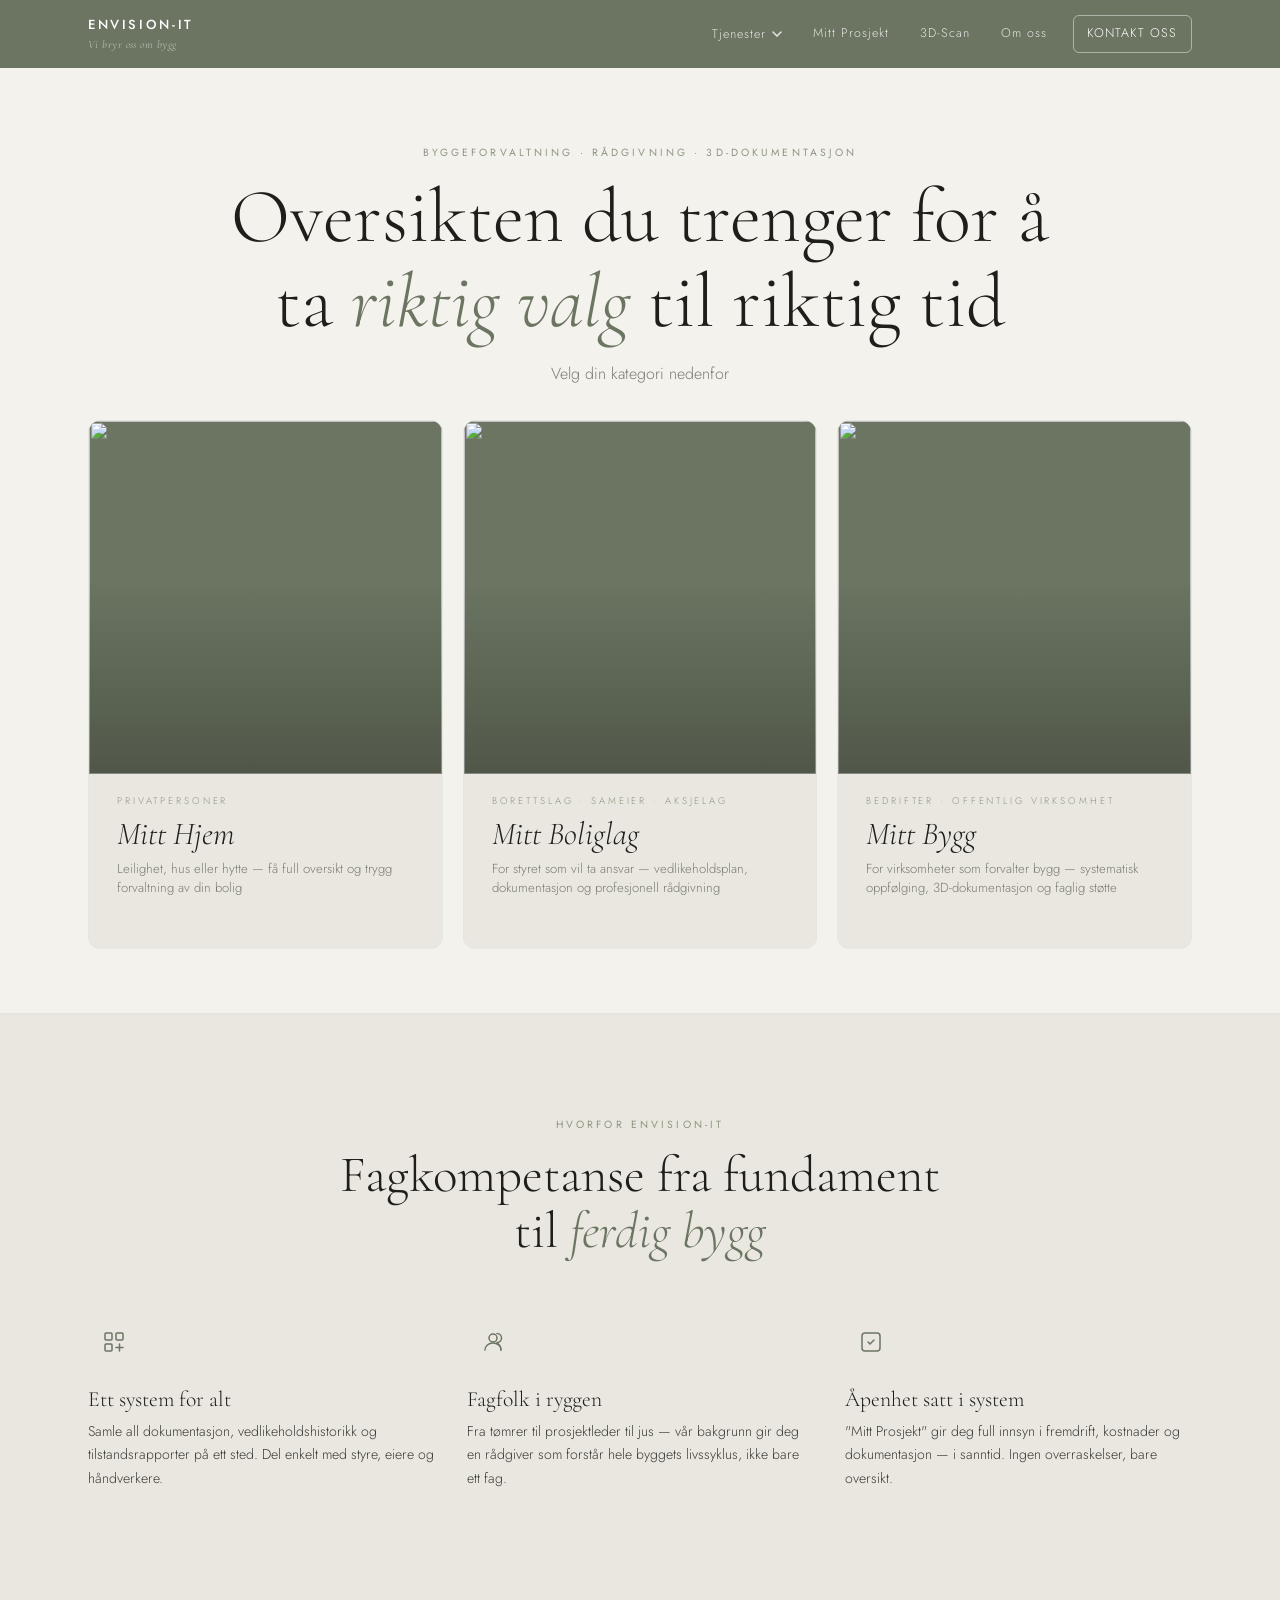
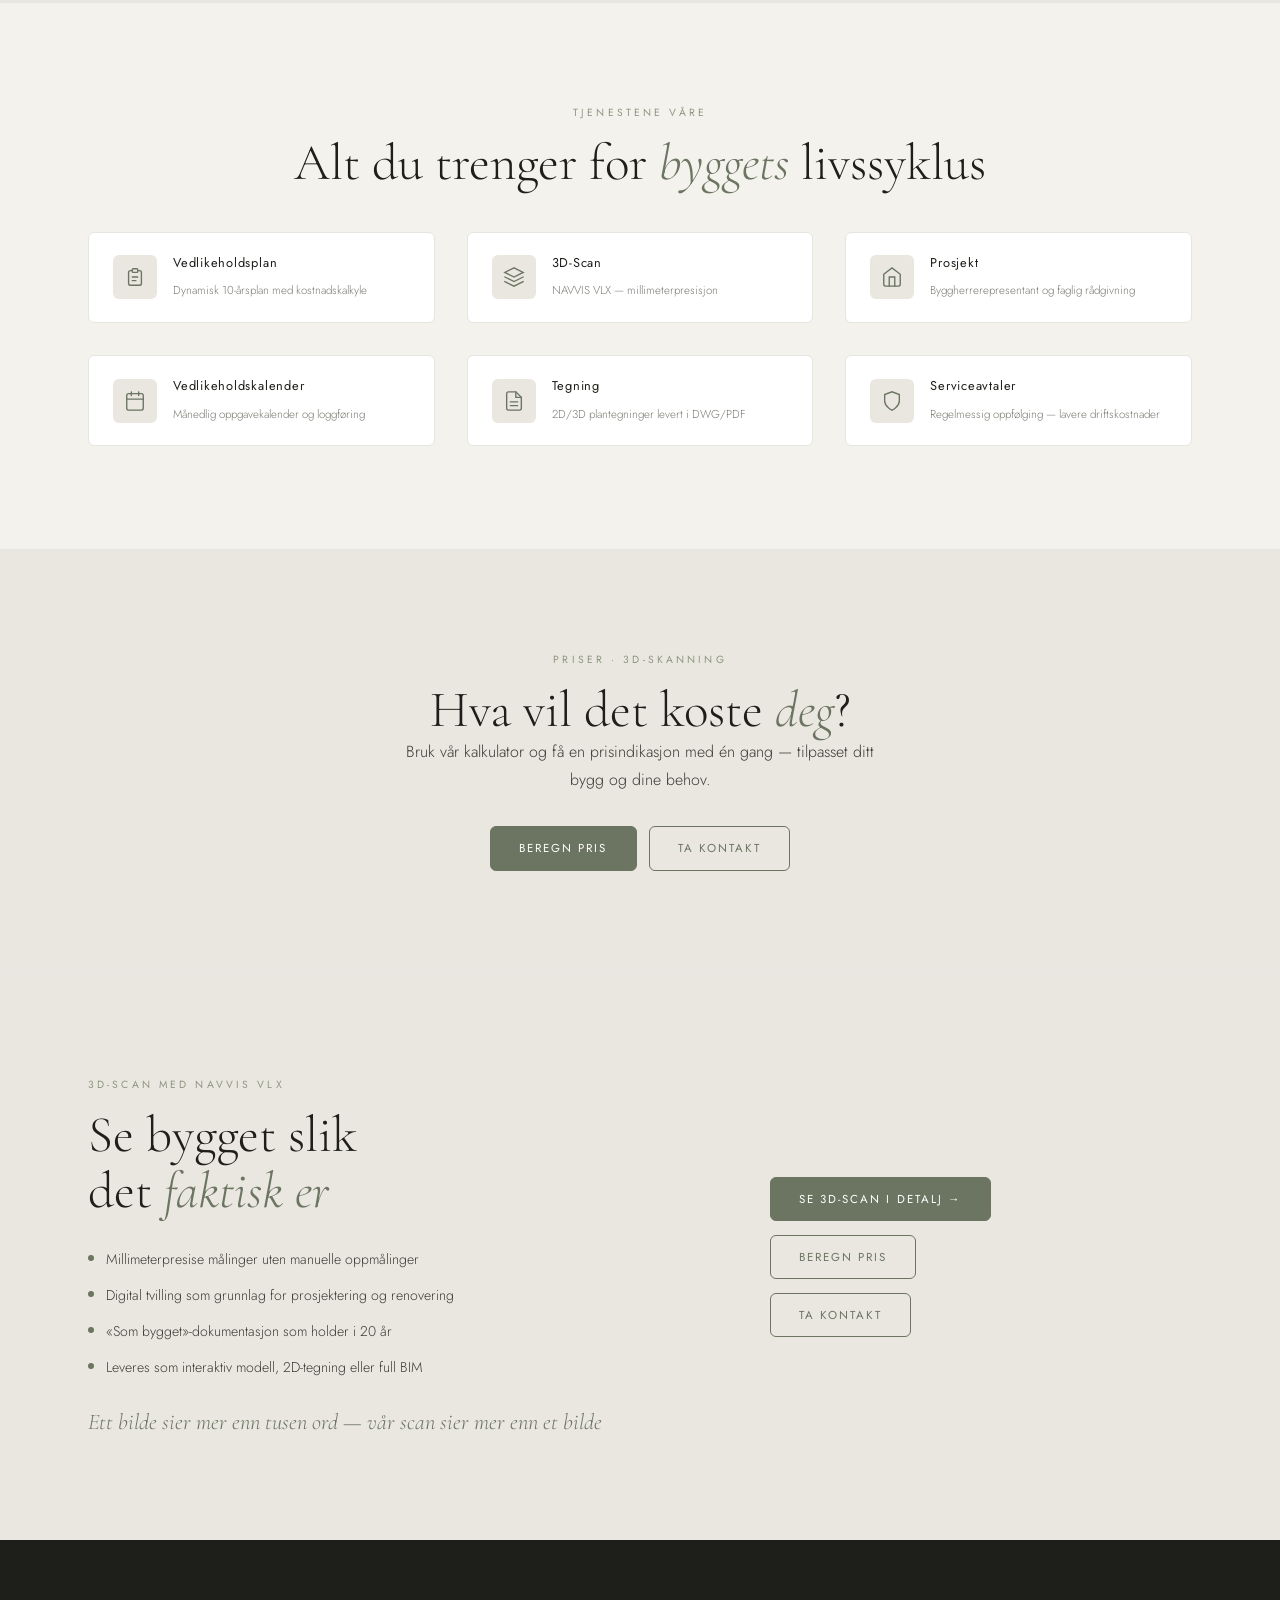
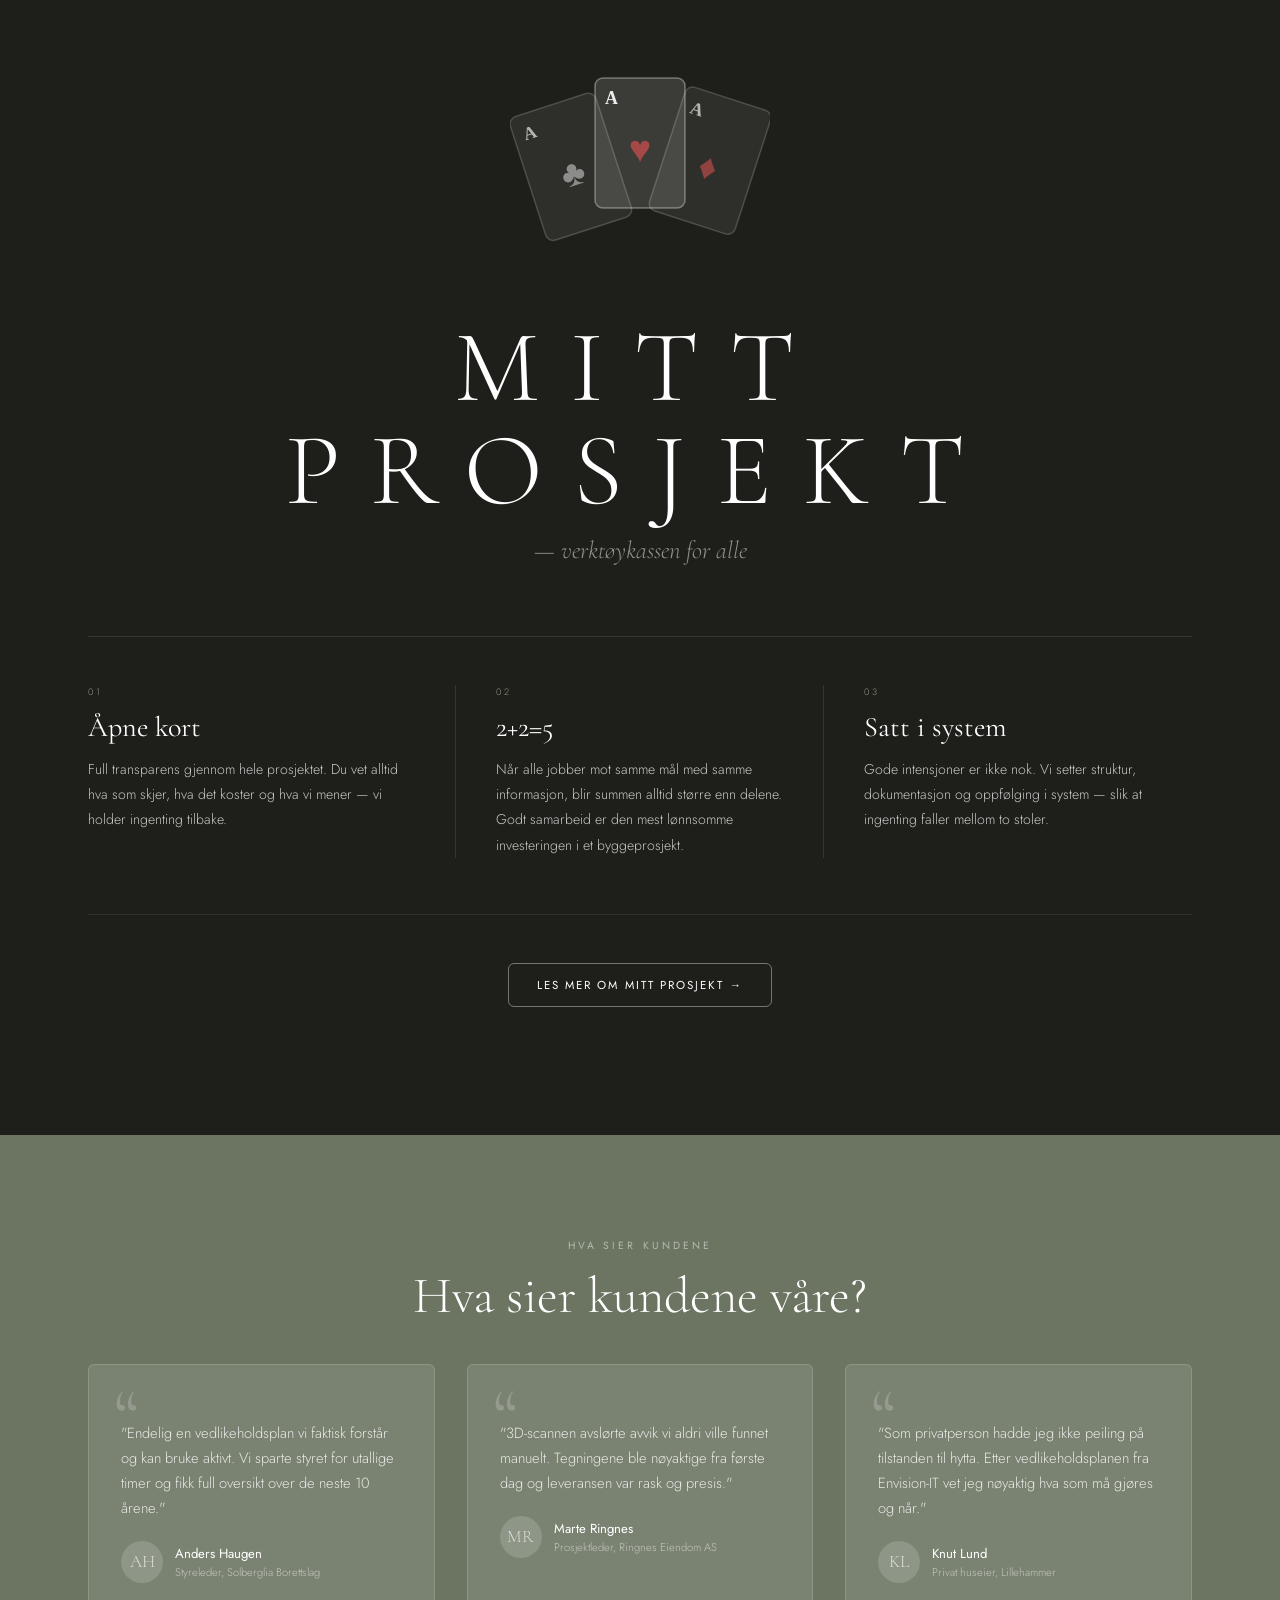
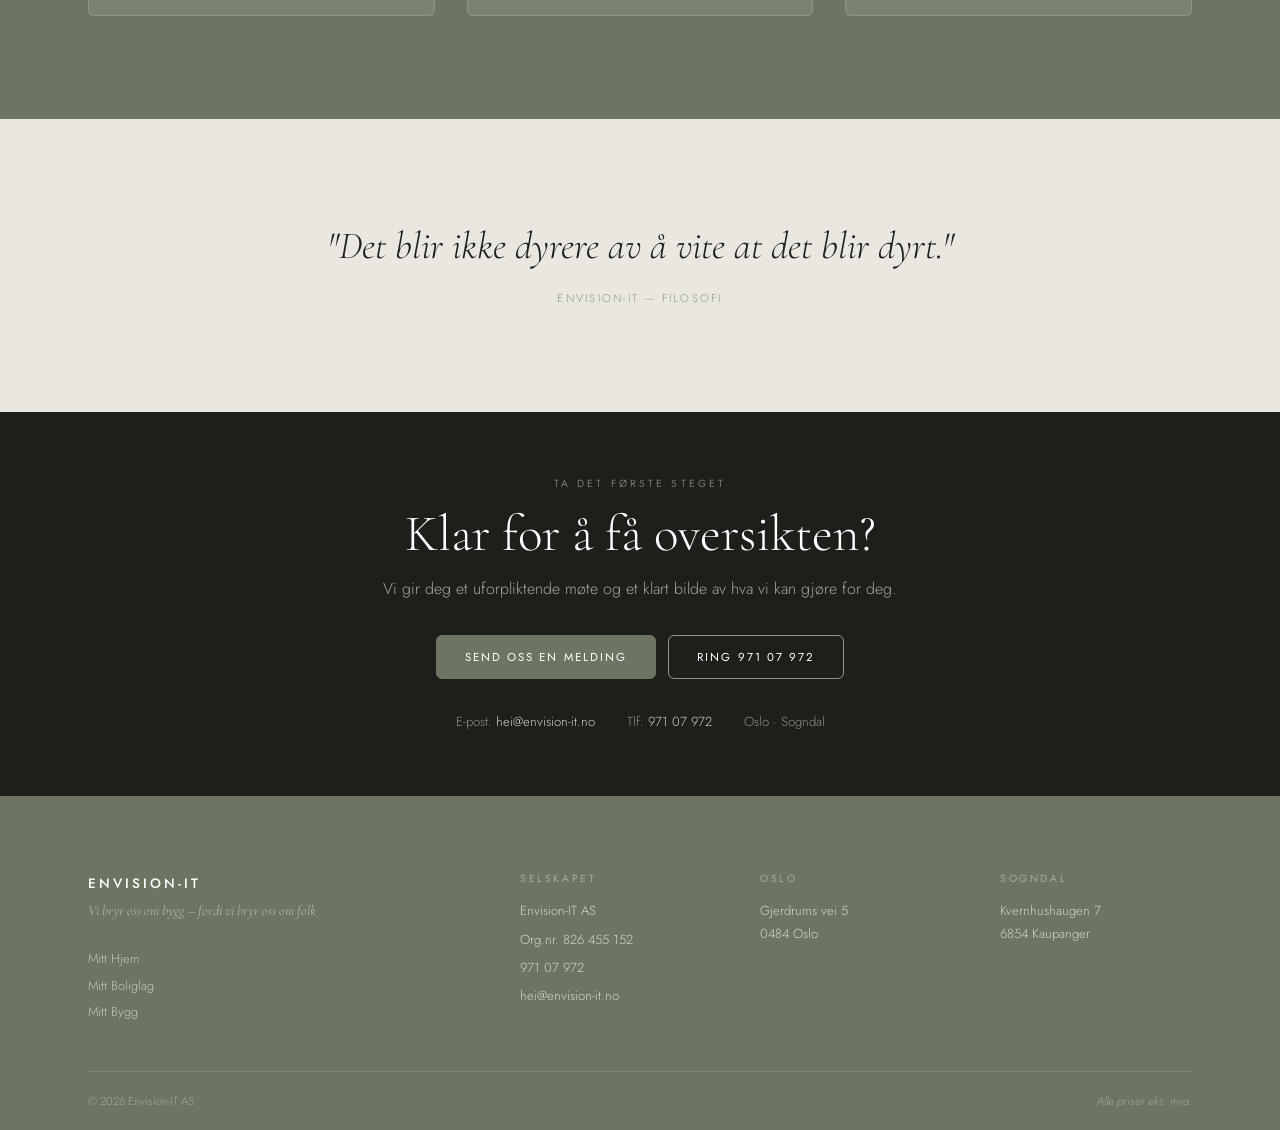
==== index.html @ 660090c5 "fix: remove redundant Priser nav/footer links sitewide priser.html already redirects to 3d-scan.html" ====
<!DOCTYPE html>
<html lang="no">
<head>
<meta charset="UTF-8">
<meta name="viewport" content="width=device-width, initial-scale=1.0">
<title>Envision-IT — Vi bryr oss om bygg, fordi vi bryr oss om folk</title>
<meta name="description" content="Faglig partner for vedlikeholdsplan, 3D-scanning, prosjektledelse og forvaltning — for privatpersoner, borettslag og bedrifter i Norge.">
<link rel="canonical" href="https://envision-it.no/">
<meta property="og:type" content="website">
<meta property="og:url" content="https://envision-it.no/">
<meta property="og:title" content="Envision-IT — Vi bryr oss om bygg, fordi vi bryr oss om folk">
<meta property="og:description" content="Faglig partner for vedlikeholdsplan, 3D-scanning, prosjektledelse og forvaltning — for privatpersoner, borettslag og bedrifter i Norge.">
<meta property="og:image" content="https://envision-it.no/assets/og-image.jpg">
<link rel="preconnect" href="https://fonts.googleapis.com">
<link rel="preconnect" href="https://fonts.gstatic.com" crossorigin>
<link rel="stylesheet" href="css/global.css">
<style>
/* ── PAGE-SPECIFIC OVERRIDES ─────────────────────────────────── */

/* Offset page for fixed nav */
body { padding-top: var(--nav-h); }

/* ── HERO ─────────────────────────────────────────────────────── */
.hero {
  min-height: calc(100vh - var(--nav-h));
  display: grid;
  grid-template-rows: auto 1fr;
  background: var(--cream);
}

.hero__intro {
  padding: clamp(3rem, 6vw, 5rem) var(--gutter) 2rem;
  max-width: var(--max-w);
  margin-inline: auto;
  width: 100%;
  text-align: center;
}

.hero__intro h1 {
  max-width: 820px;
  margin-inline: auto;
  margin-bottom: 1rem;
}

.hero__intro p {
  font-size: 1rem;
  max-width: 560px;
  margin-inline: auto;
  color: var(--muted);
}

.hero__cards {
  display: grid;
  grid-template-columns: repeat(3, 1fr);
  gap: 1.25rem;
  padding: 0 var(--gutter) clamp(3rem, 5vw, 4rem);
  max-width: var(--max-w);
  margin-inline: auto;
  width: 100%;
  align-items: start;
}

@media (max-width: 860px) {
  .hero__cards { grid-template-columns: 1fr; max-width: 500px; }
}

/* ── MITT PROSJEKT FEATURE ──────────────────────────────────── */
.mp-feature {
  background: #1e1f1a;
  color: var(--white);
  padding-block: clamp(5rem, 10vw, 8rem);
}

.mp-feature__visual {
  display: flex;
  justify-content: center;
  margin-bottom: 3rem;
}

.mp-feature__display {
  font-family: 'Cormorant Garamond', serif;
  font-size: clamp(3.5rem, 8vw, 8rem);
  font-weight: 300;
  letter-spacing: 0.3em;
  color: var(--white);
  line-height: 1;
  margin-bottom: 0.5rem;
  text-align: center;
}

.mp-feature__sub {
  font-family: 'Cormorant Garamond', serif;
  font-style: italic;
  font-size: clamp(1.1rem, 2vw, 1.55rem);
  color: rgba(255,255,255,0.5);
  text-align: center;
  margin-bottom: 4rem;
}

.mp-feature__cols {
  display: grid;
  grid-template-columns: repeat(3, 1fr);
  gap: 0;
  margin-bottom: 3.5rem;
  border-top: 1px solid rgba(255,255,255,0.1);
  padding-top: 3rem;
}

.mp-feature__cols > div {
  padding: 0 2.5rem 0 0;
  border-right: 1px solid rgba(255,255,255,0.1);
  margin-right: 0;
}

.mp-feature__cols > div:last-child {
  border-right: none;
  padding-left: 2.5rem;
  padding-right: 0;
}

.mp-feature__cols > div:not(:first-child):not(:last-child) {
  padding-left: 2.5rem;
}

.mp-feature__col-num {
  font-size: 0.58rem;
  letter-spacing: 0.3em;
  text-transform: uppercase;
  color: var(--sage-light);
  margin-bottom: 0.75rem;
  display: block;
}

.mp-feature__cols > div h3 {
  font-family: 'Cormorant Garamond', serif;
  font-size: clamp(1.35rem, 2.2vw, 1.85rem);
  font-weight: 400;
  color: #ffffff;
  margin-bottom: 0.85rem;
}

.mp-feature__cols > div p {
  font-size: 0.88rem;
  color: rgba(255,255,255,0.75);
  line-height: 1.8;
}

.mp-feature__cta-row {
  text-align: center;
  border-top: 1px solid rgba(255,255,255,0.08);
  padding-top: 3rem;
}

@media (max-width: 720px) {
  .mp-feature__cols { grid-template-columns: 1fr; }
  .mp-feature__cols > div,
  .mp-feature__cols > div:not(:first-child):not(:last-child),
  .mp-feature__cols > div:last-child { padding: 2rem 0 0; border-right: none; border-top: 1px solid rgba(255,255,255,0.1); }
  .mp-feature__cols > div:first-child { padding-top: 0; border-top: none; }
  .mp-feature__display { letter-spacing: 0.12em; }
}

/* ── WHY SECTION ─────────────────────────────────────────────── */
.why-section {
  background: var(--cream-dark);
  border-top: 1px solid var(--sage-bg);
  border-bottom: 1px solid var(--sage-bg);
}

.why-item {
  padding: 0.5rem 0;
}

.why-item h3 {
  font-size: 1.35rem;
  margin-bottom: 0.5rem;
  margin-top: 0.75rem;
}

.why-item p {
  font-size: 0.88rem;
  line-height: 1.7;
}

/* ── SERVICES STRIP ──────────────────────────────────────────── */
.services-strip {
  background: var(--cream);
}

.service-pill {
  display: flex;
  align-items: center;
  gap: 1rem;
  padding: 1.25rem 1.5rem;
  border: 1px solid var(--sage-bg);
  border-radius: var(--radius);
  background: var(--white);
  transition: border-color var(--transition), box-shadow var(--transition);
}

.service-pill:hover {
  border-color: var(--sage-pale);
  box-shadow: 0 4px 16px rgba(30,31,26,0.06);
}

.service-pill__icon {
  width: 44px;
  height: 44px;
  border-radius: var(--radius);
  background: var(--cream-dark);
  color: var(--sage);
  display: flex;
  align-items: center;
  justify-content: center;
  flex-shrink: 0;
}

.service-pill__text strong {
  display: block;
  font-size: 0.8rem;
  font-weight: 400;
  letter-spacing: 0.06em;
  color: var(--dark);
  margin-bottom: 0.2rem;
}

.service-pill__text span {
  font-size: 0.72rem;
  color: var(--muted);
}

/* ── TESTIMONIALS ────────────────────────────────────────────── */
.testimonials-section {
  background: var(--sage);
}

.testimonials-section .eyebrow { color: rgba(255,255,255,0.5); }
.testimonials-section h2 { color: var(--white); }

.testimonial-card {
  background: rgba(255,255,255,0.1);
  border: 1px solid rgba(255,255,255,0.15);
}

.testimonial-card::before { color: rgba(255,255,255,0.2); }
.testimonial-card__text { color: rgba(255,255,255,0.82); }
.testimonial-card__name { color: var(--white); }
.testimonial-card__role { color: rgba(255,255,255,0.55); }
.testimonial-card__avatar {
  background: rgba(255,255,255,0.15);
  color: rgba(255,255,255,0.7);
}

/* ── SCAN TEASER ─────────────────────────────────────────────── */
.scan-teaser {
  background: var(--cream-dark);
  border-top: 1px solid var(--sage-bg);
}

.scan-teaser__ctas {
  display: flex;
  flex-direction: column;
  gap: 0.85rem;
  align-items: flex-start;
  justify-content: center;
}

.scan-teaser__bullets {
  display: flex;
  flex-direction: column;
  gap: 0.85rem;
  margin: 1.75rem 0;
}

.scan-teaser__bullet {
  display: flex;
  align-items: flex-start;
  gap: 0.75rem;
  font-size: 0.88rem;
  color: var(--mid);
}

.scan-teaser__bullet::before {
  content: '';
  width: 6px;
  height: 6px;
  border-radius: 50%;
  background: var(--sage);
  flex-shrink: 0;
  margin-top: 0.45rem;
}

/* ── CONTACT STRIP ───────────────────────────────────────────── */
.contact-strip {
  background: var(--dark);
  padding-block: clamp(3rem, 5vw, 4.5rem);
  text-align: center;
}

.contact-strip h2 { color: var(--white); margin-bottom: 0.75rem; }
.contact-strip p  { color: rgba(255,255,255,0.6); margin-bottom: 2rem; }

.contact-strip__methods {
  display: flex;
  justify-content: center;
  gap: 2rem;
  flex-wrap: wrap;
  margin-top: 2rem;
}

.contact-strip__method {
  font-size: 0.82rem;
  color: rgba(255,255,255,0.5);
}

.contact-strip__method a {
  color: rgba(255,255,255,0.8);
  text-decoration: none;
  transition: color var(--transition);
}
.contact-strip__method a:hover { color: var(--white); }
</style>
<script type="application/ld+json">
{
  "@context": "https://schema.org",
  "@type": "LocalBusiness",
  "name": "Envision-IT",
  "url": "https://envision-it.no",
  "telephone": "+4797107972",
  "email": "hei@envision-it.no",
  "description": "Norsk byggeforvaltningskonsulent — vedlikeholdsplaner, 3D-scanning, prosjektledelse og rådgivning for privatpersoner, borettslag og bedrifter.",
  "address": [
    {
      "@type": "PostalAddress",
      "streetAddress": "Gjerdrums vei 5",
      "addressLocality": "Oslo",
      "postalCode": "0484",
      "addressCountry": "NO"
    },
    {
      "@type": "PostalAddress",
      "streetAddress": "Kvernhushaugen 7",
      "addressLocality": "Kaupanger",
      "postalCode": "6854",
      "addressCountry": "NO"
    }
  ],
  "contactPoint": {
    "@type": "ContactPoint",
    "telephone": "+4797107972",
    "contactType": "customer service",
    "availableLanguage": "Norwegian"
  }
}
</script>
</head>
<body>
<a class="skip-link" href="#main-content">Hopp til innhold</a>

<!-- NAV -->
<!-- #include virtual="/components/nav.html" -->
<nav class="site-nav" role="navigation" aria-label="Hovedmeny">
  <div class="site-nav__inner">
    <a href="/" class="site-nav__brand" aria-label="Envision-IT – hjem">
      <span class="site-nav__brand-name">ENVISION-IT</span>
      <span class="site-nav__brand-tagline">Vi bryr oss om bygg</span>
    </a>
    <div class="site-nav__links" role="list">
      <div class="site-nav__dropdown" role="listitem">
        <button class="site-nav__link site-nav__link--dropdown" aria-haspopup="true">
          Tjenester
          <svg width="10" height="6" viewBox="0 0 10 6" fill="none" aria-hidden="true"><path d="M1 1l4 4 4-4" stroke="currentColor" stroke-width="1.5" stroke-linecap="round"/></svg>
        </button>
        <div class="site-nav__dropdown-panel" role="menu">
          <a href="/mitt-hjem.html"     class="site-nav__dropdown-item" data-nav-link role="menuitem"><span class="site-nav__dropdown-title">Mitt Hjem</span><span class="site-nav__dropdown-sub">Privatpersoner</span></a>
          <a href="/mitt-boliglag.html" class="site-nav__dropdown-item" data-nav-link role="menuitem"><span class="site-nav__dropdown-title">Mitt Boliglag</span><span class="site-nav__dropdown-sub">Borettslag og sameier</span></a>
          <a href="/mitt-bygg.html"     class="site-nav__dropdown-item" data-nav-link role="menuitem"><span class="site-nav__dropdown-title">Mitt Bygg</span><span class="site-nav__dropdown-sub">Bedrifter og offentlig</span></a>
        </div>
      </div>
      <a href="/#mitt-prosjekt" class="site-nav__link" data-nav-link>Mitt Prosjekt</a>
      <a href="/3d-scan.html" class="site-nav__link" data-nav-link>3D-Scan</a>
      <a href="/om-oss.html"  class="site-nav__link" data-nav-link>Om oss</a>
      <a href="/kontakt.html" class="site-nav__link site-nav__link--cta btn-outline" data-nav-link>Kontakt oss</a>
    </div>
    <button class="site-nav__hamburger" id="nav-toggle" aria-label="Åpne meny"><span></span><span></span><span></span></button>
  </div>
</nav>
<div class="site-nav__drawer" id="nav-drawer" role="dialog" aria-modal="true" aria-label="Mobilmeny">
  <div class="site-nav__drawer-inner">
    <div class="site-nav__drawer-header">
      <span class="site-nav__brand-name" style="color:var(--white)">ENVISION-IT</span>
      <button class="site-nav__drawer-close" id="nav-drawer-close" aria-label="Lukk meny">
        <svg width="20" height="20" viewBox="0 0 20 20" fill="none" aria-hidden="true"><path d="M4 4l12 12M16 4L4 16" stroke="currentColor" stroke-width="1.5" stroke-linecap="round"/></svg>
      </button>
    </div>
    <nav class="site-nav__drawer-links">
      <span class="site-nav__drawer-section">Tjenester</span>
      <a href="/mitt-hjem.html"     class="site-nav__drawer-link" data-nav-link>Mitt Hjem</a>
      <a href="/mitt-boliglag.html" class="site-nav__drawer-link" data-nav-link>Mitt Boliglag</a>
      <a href="/mitt-bygg.html"     class="site-nav__drawer-link" data-nav-link>Mitt Bygg</a>
      <a href="/#mitt-prosjekt" class="site-nav__drawer-link" data-nav-link>Mitt Prosjekt</a>
      <span class="site-nav__drawer-section" style="margin-top:1rem">Verktøy</span>
      <a href="/3d-scan.html"  class="site-nav__drawer-link" data-nav-link>3D-Scan</a>
      <span class="site-nav__drawer-section" style="margin-top:1rem">Selskapet</span>
      <a href="/om-oss.html"  class="site-nav__drawer-link" data-nav-link>Om oss</a>
      <a href="/kontakt.html" class="site-nav__drawer-link site-nav__drawer-link--cta" data-nav-link>Kontakt oss</a>
    </nav>
    <div class="site-nav__drawer-contact">
      <a href="tel:97107972">971 07 972</a>
      <a href="mailto:hei@envision-it.no">hei@envision-it.no</a>
    </div>
  </div>
</div>

<!-- ════════════════════ MAIN CONTENT ═════════════════════════ -->
<main id="main-content">

  <!-- ── HERO: SEGMENT CARDS ─────────────────────────────────── -->
  <section class="hero" aria-label="Velg din kategori">

    <div class="hero__intro">
      <span class="eyebrow reveal">Byggeforvaltning · Rådgivning · 3D-Dokumentasjon</span>
      <h1 class="reveal reveal-delay-1">Oversikten du trenger for å ta <em>riktig valg</em> til riktig tid</h1>
      <p class="reveal reveal-delay-2">Velg din kategori nedenfor</p>
    </div>

    <div class="hero__cards">

      <!-- Mitt Hjem -->
      <a href="/mitt-hjem.html" class="segment-card reveal reveal-delay-1">
        <div class="segment-card__bg">
          <img src="./assets/mitt-hjem.png" alt="" aria-hidden="true" loading="eager" style="width:100%;height:100%;object-fit:cover;display:block">
        </div>
        <div class="segment-card__overlay"></div>
        <div class="segment-card__body">
          <span class="segment-card__kicker">Privatpersoner</span>
          <div class="segment-card__heading">Mitt Hjem</div>
          <p class="segment-card__sub">Leilighet, hus eller hytte — få full oversikt og trygg forvaltning av din bolig</p>
          <span class="segment-card__arrow">Utforsk tjenester →</span>
        </div>
      </a>

      <!-- Mitt Boliglag -->
      <a href="/mitt-boliglag.html" class="segment-card reveal reveal-delay-2">
        <div class="segment-card__bg">
          <img src="./assets/mitt-boliglag.png" alt="" aria-hidden="true" loading="eager" style="width:100%;height:100%;object-fit:cover;display:block">
        </div>
        <div class="segment-card__overlay"></div>
        <div class="segment-card__body">
          <span class="segment-card__kicker">Borettslag · Sameier · Aksjelag</span>
          <div class="segment-card__heading">Mitt Boliglag</div>
          <p class="segment-card__sub">For styret som vil ta ansvar — vedlikeholdsplan, dokumentasjon og profesjonell rådgivning</p>
          <span class="segment-card__arrow">Utforsk tjenester →</span>
        </div>
      </a>

      <!-- Mitt Bygg -->
      <a href="/mitt-bygg.html" class="segment-card reveal reveal-delay-3">
        <div class="segment-card__bg">
          <img src="./assets/mitt-bygg.png" alt="" aria-hidden="true" loading="eager" style="width:100%;height:100%;object-fit:cover;display:block">
        </div>
        <div class="segment-card__overlay"></div>
        <div class="segment-card__body">
          <span class="segment-card__kicker">Bedrifter · Offentlig virksomhet</span>
          <div class="segment-card__heading">Mitt Bygg</div>
          <p class="segment-card__sub">For virksomheter som forvalter bygg — systematisk oppfølging, 3D-dokumentasjon og faglig støtte</p>
          <span class="segment-card__arrow">Utforsk tjenester →</span>
        </div>
      </a>

    </div>
  </section>

  <hr class="divider">

  <!-- ── WHY ENVISION-IT ──────────────────────────────────────── -->
  <section class="why-section section" aria-label="Hvorfor Envision-IT">
    <div class="container">
      <div class="text-center mb-md reveal">
        <span class="eyebrow">Hvorfor Envision-IT</span>
        <h2>Fagkompetanse fra fundament<br>til <em>ferdig bygg</em></h2>
      </div>
      <div class="three-col" style="margin-top:3rem">

        <div class="why-item reveal reveal-delay-1">
          <div class="icon-box">
            <svg width="24" height="24" viewBox="0 0 24 24" fill="none" stroke="currentColor" stroke-width="1.5" stroke-linecap="round" aria-hidden="true">
              <rect x="3" y="3" width="7" height="7" rx="1"/><rect x="14" y="3" width="7" height="7" rx="1"/>
              <rect x="3" y="14" width="7" height="7" rx="1"/><path d="M14 17.5h7M17.5 14v7"/>
            </svg>
          </div>
          <h3>Ett system for alt</h3>
          <p>Samle all dokumentasjon, vedlikeholdshistorikk og tilstandsrapporter på ett sted. Del enkelt med styre, eiere og håndverkere.</p>
        </div>

        <div class="why-item reveal reveal-delay-2">
          <div class="icon-box">
            <svg width="24" height="24" viewBox="0 0 24 24" fill="none" stroke="currentColor" stroke-width="1.5" stroke-linecap="round" aria-hidden="true">
              <circle cx="12" cy="8" r="4"/><path d="M4 20c0-4 3.6-7 8-7s8 3 8 7"/>
              <path d="M16 3.5a4 4 0 0 1 0 9M20 20c0-3.3-2-6-4-6.5"/>
            </svg>
          </div>
          <h3>Fagfolk i ryggen</h3>
          <p>Fra tømrer til prosjektleder til jus — vår bakgrunn gir deg en rådgiver som forstår hele byggets livssyklus, ikke bare ett fag.</p>
        </div>

        <div class="why-item reveal reveal-delay-3">
          <div class="icon-box">
            <svg width="24" height="24" viewBox="0 0 24 24" fill="none" stroke="currentColor" stroke-width="1.5" stroke-linecap="round" aria-hidden="true">
              <path d="M9 12l2 2 4-4"/><rect x="3" y="3" width="18" height="18" rx="3"/>
            </svg>
          </div>
          <h3>Åpenhet satt i system</h3>
          <p>"Mitt Prosjekt" gir deg full innsyn i fremdrift, kostnader og dokumentasjon — i sanntid. Ingen overraskelser, bare oversikt.</p>
        </div>

      </div>
    </div>
  </section>

  <!-- ── SERVICES STRIP ─────────────────────────────────────────── -->
  <section class="services-strip section" aria-label="Tjenester">
    <div class="container">
      <div class="text-center mb-md reveal">
        <span class="eyebrow">Tjenestene våre</span>
        <h2>Alt du trenger for <em>byggets</em> livssyklus</h2>
      </div>
      <div class="three-col" style="margin-top:2.5rem">

        <div class="service-pill reveal reveal-delay-1">
          <div class="service-pill__icon">
            <svg width="22" height="22" viewBox="0 0 24 24" fill="none" stroke="currentColor" stroke-width="1.5" stroke-linecap="round" aria-hidden="true">
              <path d="M9 5H7a2 2 0 0 0-2 2v12a2 2 0 0 0 2 2h10a2 2 0 0 0 2-2V7a2 2 0 0 0-2-2h-2"/>
              <rect x="9" y="3" width="6" height="4" rx="1"/>
              <path d="M9 12h6M9 16h4"/>
            </svg>
          </div>
          <div class="service-pill__text">
            <strong>Vedlikeholdsplan</strong>
            <span>Dynamisk 10-årsplan med kostnadskalkyle</span>
          </div>
        </div>

        <div class="service-pill reveal reveal-delay-2">
          <div class="service-pill__icon">
            <svg width="22" height="22" viewBox="0 0 24 24" fill="none" stroke="currentColor" stroke-width="1.5" stroke-linecap="round" aria-hidden="true">
              <polygon points="12 2 2 7 12 12 22 7 12 2"/>
              <polyline points="2 17 12 22 22 17"/>
              <polyline points="2 12 12 17 22 12"/>
            </svg>
          </div>
          <div class="service-pill__text">
            <strong>3D-Scan</strong>
            <span>NAVVIS VLX — millimeterpresisjon</span>
          </div>
        </div>

        <div class="service-pill reveal reveal-delay-3">
          <div class="service-pill__icon">
            <svg width="22" height="22" viewBox="0 0 24 24" fill="none" stroke="currentColor" stroke-width="1.5" stroke-linecap="round" aria-hidden="true">
              <path d="M3 9l9-7 9 7v11a2 2 0 0 1-2 2H5a2 2 0 0 1-2-2z"/>
              <polyline points="9 22 9 12 15 12 15 22"/>
            </svg>
          </div>
          <div class="service-pill__text">
            <strong>Prosjekt</strong>
            <span>Byggherrerepresentant og faglig rådgivning</span>
          </div>
        </div>

        <div class="service-pill reveal reveal-delay-1">
          <div class="service-pill__icon">
            <svg width="22" height="22" viewBox="0 0 24 24" fill="none" stroke="currentColor" stroke-width="1.5" stroke-linecap="round" aria-hidden="true">
              <rect x="3" y="4" width="18" height="18" rx="2"/>
              <line x1="16" y1="2" x2="16" y2="6"/>
              <line x1="8" y1="2" x2="8" y2="6"/>
              <line x1="3" y1="10" x2="21" y2="10"/>
            </svg>
          </div>
          <div class="service-pill__text">
            <strong>Vedlikeholdskalender</strong>
            <span>Månedlig oppgavekalender og loggføring</span>
          </div>
        </div>

        <div class="service-pill reveal reveal-delay-2">
          <div class="service-pill__icon">
            <svg width="22" height="22" viewBox="0 0 24 24" fill="none" stroke="currentColor" stroke-width="1.5" stroke-linecap="round" aria-hidden="true">
              <path d="M14 2H6a2 2 0 0 0-2 2v16a2 2 0 0 0 2 2h12a2 2 0 0 0 2-2V8z"/>
              <polyline points="14 2 14 8 20 8"/>
              <line x1="16" y1="13" x2="8" y2="13"/>
              <line x1="16" y1="17" x2="8" y2="17"/>
            </svg>
          </div>
          <div class="service-pill__text">
            <strong>Tegning</strong>
            <span>2D/3D plantegninger levert i DWG/PDF</span>
          </div>
        </div>

        <div class="service-pill reveal reveal-delay-3">
          <div class="service-pill__icon">
            <svg width="22" height="22" viewBox="0 0 24 24" fill="none" stroke="currentColor" stroke-width="1.5" stroke-linecap="round" aria-hidden="true">
              <path d="M12 22s8-4 8-10V5l-8-3-8 3v7c0 6 8 10 8 10z"/>
            </svg>
          </div>
          <div class="service-pill__text">
            <strong>Serviceavtaler</strong>
            <span>Regelmessig oppfølging — lavere driftskostnader</span>
          </div>
        </div>

      </div>
    </div>
  </section>

  <!-- ── PRICE CTA ─────────────────────────────────────────────── -->
  <section class="section" style="background:var(--cream-dark);border-top:1px solid var(--sage-bg)">
    <div class="container">
      <div class="text-center reveal" style="max-width:640px;margin-inline:auto">
        <span class="eyebrow">Priser · 3D-Skanning</span>
        <h2>Hva vil det koste <em>deg</em>?</h2>
        <p style="max-width:480px;margin-inline:auto;margin-bottom:2rem">Bruk vår kalkulator og få en prisindikasjon med én gang — tilpasset ditt bygg og dine behov.</p>
        <div class="flex gap-sm flex-wrap" style="justify-content:center">
          <a href="/3d-scan.html" class="btn-solid">Beregn pris</a>
          <a href="/kontakt.html" class="btn-outline">Ta kontakt</a>
        </div>
      </div>
    </div>
  </section>

  <!-- ── 3D-SCAN TEASER ─────────────────────────────────────────── -->
  <section class="scan-teaser section" aria-label="3D-Scan teaser">
    <div class="container">
      <div class="split-60-40">

        <div class="reveal">
          <span class="eyebrow">3D-Scan med NAVVIS VLX</span>
          <h2>Se bygget slik<br>det <em>faktisk er</em></h2>
          <div class="scan-teaser__bullets">
            <div class="scan-teaser__bullet">Millimeterpresise målinger uten manuelle oppmålinger</div>
            <div class="scan-teaser__bullet">Digital tvilling som grunnlag for prosjektering og renovering</div>
            <div class="scan-teaser__bullet">«Som bygget»-dokumentasjon som holder i 20 år</div>
            <div class="scan-teaser__bullet">Leveres som interaktiv modell, 2D-tegning eller full BIM</div>
          </div>
          <blockquote style="font-family:'Cormorant Garamond',serif;font-style:italic;font-size:1.4rem;color:var(--sage);line-height:1.4;margin:0">Ett bilde sier mer enn tusen ord — vår scan sier mer enn et bilde</blockquote>
        </div>

        <div class="scan-teaser__ctas reveal reveal-delay-2">
          <a href="/3d-scan.html" class="btn-solid" style="max-width:280px">Se 3D-Scan i detalj →</a>
          <a href="/3d-scan.html" class="btn-outline" style="max-width:280px">Beregn pris</a>
          <a href="/kontakt.html" class="btn-outline" style="max-width:280px">Ta kontakt</a>
        </div>

      </div>
    </div>
  </section>

  <!-- ── MITT PROSJEKT FEATURE ────────────────────────────────── -->
  <section class="mp-feature" id="mitt-prosjekt" aria-label="Mitt Prosjekt">
    <div class="container">

      <!-- Playing cards illustration -->
      <div class="mp-feature__visual reveal">
        <svg width="260" height="200" viewBox="0 0 260 200" fill="none" xmlns="http://www.w3.org/2000/svg" aria-hidden="true">
          <!-- Card 1 – left, rotated –18° -->
          <g transform="translate(20,30) rotate(-18,55,80)">
            <rect width="90" height="130" rx="8" fill="rgba(255,255,255,0.07)" stroke="rgba(255,255,255,0.18)" stroke-width="1.5"/>
            <text x="10" y="26" fill="rgba(255,255,255,0.65)" font-size="18" font-family="Georgia,serif" font-weight="bold">A</text>
            <text x="45" y="84" fill="rgba(255,255,255,0.45)" font-size="36" font-family="Georgia,serif" text-anchor="middle">♣</text>
          </g>
          <!-- Card 2 – right, rotated +18° -->
          <g transform="translate(150,30) rotate(18,55,80)">
            <rect width="90" height="130" rx="8" fill="rgba(255,255,255,0.07)" stroke="rgba(255,255,255,0.18)" stroke-width="1.5"/>
            <text x="10" y="26" fill="rgba(255,255,255,0.65)" font-size="18" font-family="Georgia,serif" font-weight="bold">A</text>
            <text x="45" y="84" fill="rgba(185,74,74,0.7)" font-size="36" font-family="Georgia,serif" text-anchor="middle">♦</text>
          </g>
          <!-- Card 3 – centre, front -->
          <g transform="translate(85,10)">
            <rect width="90" height="130" rx="8" fill="rgba(255,255,255,0.13)" stroke="rgba(255,255,255,0.35)" stroke-width="1.5"/>
            <text x="10" y="26" fill="rgba(255,255,255,0.9)" font-size="18" font-family="Georgia,serif" font-weight="bold">A</text>
            <text x="45" y="84" fill="rgba(185,74,74,0.85)" font-size="38" font-family="Georgia,serif" text-anchor="middle">♥</text>
          </g>
        </svg>
      </div>

      <p class="mp-feature__display reveal">MITT PROSJEKT</p>
      <p class="mp-feature__sub reveal reveal-delay-1">— verktøykassen for alle</p>

      <div class="mp-feature__cols">
        <div class="reveal reveal-delay-1">
          <span class="mp-feature__col-num">01</span>
          <h3>Åpne kort</h3>
          <p>Full transparens gjennom hele prosjektet. Du vet alltid hva som skjer, hva det koster og hva vi mener — vi holder ingenting tilbake.</p>
        </div>
        <div class="reveal reveal-delay-2">
          <span class="mp-feature__col-num">02</span>
          <h3>2+2=5</h3>
          <p>Når alle jobber mot samme mål med samme informasjon, blir summen alltid større enn delene. Godt samarbeid er den mest lønnsomme investeringen i et byggeprosjekt.</p>
        </div>
        <div class="reveal reveal-delay-3">
          <span class="mp-feature__col-num">03</span>
          <h3>Satt i system</h3>
          <p>Gode intensjoner er ikke nok. Vi setter struktur, dokumentasjon og oppfølging i system — slik at ingenting faller mellom to stoler.</p>
        </div>
      </div>

      <div class="mp-feature__cta-row reveal">
        <a href="/#mitt-prosjekt" class="btn-outline" style="border-color:rgba(255,255,255,0.38);color:var(--white)">Les mer om Mitt Prosjekt →</a>
      </div>

    </div>
  </section>

  <!-- ── SOCIAL PROOF / TESTIMONIALS ────────────────────────────── -->
  <!-- [REPLACE WITH REAL TESTIMONIALS when available] -->
  <section class="testimonials-section section" aria-label="Kundeomtaler">
    <div class="container">
      <div class="text-center mb-md reveal">
        <span class="eyebrow">Hva sier kundene</span>
        <h2>Hva sier kundene våre?</h2>
      </div>
      <div class="three-col" style="margin-top:2.5rem">

        <div class="testimonial-card reveal reveal-delay-1">
          <p class="testimonial-card__text">
            "Endelig en vedlikeholdsplan vi faktisk forstår og kan bruke aktivt. Vi sparte styret for utallige timer og fikk full oversikt over de neste 10 årene."
          </p>
          <div class="testimonial-card__author">
            <div class="testimonial-card__avatar">AH</div>
            <div>
              <span class="testimonial-card__name">Anders Haugen</span>
              <span class="testimonial-card__role">Styreleder, Solberglia Borettslag</span>
            </div>
          </div>
        </div>

        <div class="testimonial-card reveal reveal-delay-2">
          <p class="testimonial-card__text">
            "3D-scannen avslørte avvik vi aldri ville funnet manuelt. Tegningene ble nøyaktige fra første dag og leveransen var rask og presis."
          </p>
          <div class="testimonial-card__author">
            <div class="testimonial-card__avatar">MR</div>
            <div>
              <span class="testimonial-card__name">Marte Ringnes</span>
              <span class="testimonial-card__role">Prosjektleder, Ringnes Eiendom AS</span>
            </div>
          </div>
        </div>

        <div class="testimonial-card reveal reveal-delay-3">
          <p class="testimonial-card__text">
            "Som privatperson hadde jeg ikke peiling på tilstanden til hytta. Etter vedlikeholdsplanen fra Envision-IT vet jeg nøyaktig hva som må gjøres og når."
          </p>
          <div class="testimonial-card__author">
            <div class="testimonial-card__avatar">KL</div>
            <div>
              <span class="testimonial-card__name">Knut Lund</span>
              <span class="testimonial-card__role">Privat huseier, Lillehammer</span>
            </div>
          </div>
        </div>

      </div>
    </div>
  </section>

  <!-- ── QUOTE ─────────────────────────────────────────────────── -->
  <section class="section bg-cream-dark" style="text-align:center;border-top:1px solid var(--sage-bg)">
    <div class="container" style="max-width:800px">
      <div class="reveal">
        <p style="font-family:'Cormorant Garamond',serif;font-size:clamp(1.5rem,3vw,2.6rem);font-weight:300;font-style:italic;color:var(--dark);line-height:1.3;margin-bottom:0.75rem">
          "Det blir ikke dyrere av å vite at det blir dyrt."
        </p>
        <span style="font-size:0.7rem;letter-spacing:0.2em;text-transform:uppercase;color:var(--sage-light)">Envision-IT — filosofi</span>
      </div>
    </div>
  </section>

  <!-- ── CONTACT CTA ────────────────────────────────────────────── -->
  <section class="contact-strip" aria-label="Kontakt oss">
    <div class="container">
      <span class="eyebrow" style="color:rgba(255,255,255,0.4)">Ta det første steget</span>
      <h2 class="reveal">Klar for å få oversikten?</h2>
      <p class="reveal reveal-delay-1">Vi gir deg et uforpliktende møte og et klart bilde av hva vi kan gjøre for deg.</p>
      <div class="flex flex-center gap-sm flex-wrap reveal reveal-delay-2">
        <a href="/kontakt.html" class="btn-solid">Send oss en melding</a>
        <a href="tel:97107972"  class="btn-light">Ring 971 07 972</a>
      </div>
      <div class="contact-strip__methods">
        <span class="contact-strip__method">E-post: <a href="mailto:hei@envision-it.no">hei@envision-it.no</a></span>
        <span class="contact-strip__method">Tlf: <a href="tel:97107972">971 07 972</a></span>
        <span class="contact-strip__method">Oslo · Sogndal</span>
      </div>
    </div>
  </section>

</main>

<!-- FOOTER -->
<footer class="site-footer">
  <div class="site-footer__inner container">
    <div class="site-footer__grid">
      <div class="site-footer__col site-footer__col--brand">
        <a href="/" class="site-footer__brand"><span class="site-footer__brand-name">ENVISION-IT</span><span class="site-footer__brand-tagline">Vi bryr oss om bygg – fordi vi bryr oss om folk</span></a>
        <nav class="site-footer__nav">
          <a href="/mitt-hjem.html">Mitt Hjem</a><a href="/mitt-boliglag.html">Mitt Boliglag</a><a href="/mitt-bygg.html">Mitt Bygg</a>
        </nav>
      </div>
      <div class="site-footer__col">
        <h4 class="site-footer__col-title">Selskapet</h4>
        <ul class="site-footer__list">
          <li>Envision-IT AS</li><li>Org.nr. 826 455 152</li>
          <li><a href="tel:97107972">971 07 972</a></li>
          <li><a href="mailto:hei@envision-it.no">hei@envision-it.no</a></li>
        </ul>
      </div>
      <div class="site-footer__col">
        <h4 class="site-footer__col-title">Oslo</h4>
        <address class="site-footer__address">Gjerdrums vei 5<br>0484 Oslo</address>
      </div>
      <div class="site-footer__col">
        <h4 class="site-footer__col-title">Sogndal</h4>
        <address class="site-footer__address">Kvernhushaugen 7<br>6854 Kaupanger</address>
      </div>
    </div>
    <div class="site-footer__bottom">
      <span>© <span data-year></span> Envision-IT AS</span>
      <span class="site-footer__bottom-tagline">Alle priser eks. mva.</span>
    </div>
  </div>
</footer>

<!-- Scripts — must come after nav/footer HTML -->
<link rel="stylesheet" href="components/nav.html" media="not all">
<script>
  // Inline nav/footer styles are in each component — included via copy in this file.
  // In production, use a build tool or server-side includes.
</script>

<!-- Nav component styles (duplicated inline for standalone HTML) -->
<style>
.site-nav{position:fixed;top:0;left:0;right:0;z-index:200;background:var(--sage);transition:box-shadow .3s ease}.site-nav.scrolled{box-shadow:0 4px 24px rgba(30,31,26,.18)}.site-nav__inner{max-width:var(--max-w);margin-inline:auto;padding-inline:var(--gutter);height:var(--nav-h);display:flex;align-items:center;justify-content:space-between}.site-nav__brand{display:flex;flex-direction:column;gap:.1rem;text-decoration:none}.site-nav__brand-name{font-family:'Jost',sans-serif;font-weight:500;font-size:.82rem;letter-spacing:.2em;color:var(--white)}.site-nav__brand-tagline{font-family:'Cormorant Garamond',serif;font-style:italic;font-size:.7rem;color:rgba(255,255,255,.62);letter-spacing:.04em}.site-nav__links{display:flex;align-items:center;gap:.25rem}.site-nav__link{background:none;border:none;font-family:'Jost',sans-serif;font-size:.78rem;font-weight:300;letter-spacing:.08em;color:rgba(255,255,255,.82);padding:.5rem .85rem;border-radius:var(--radius);transition:color var(--transition),background var(--transition);cursor:pointer;text-decoration:none;display:flex;align-items:center;gap:.35rem}.site-nav__link:hover{color:var(--white);background:rgba(255,255,255,.1)}.site-nav__link.nav-active{color:var(--white)}.site-nav__link--cta{border:1px solid rgba(255,255,255,.45)!important;color:var(--white)!important;margin-left:.5rem}.site-nav__link--cta:hover{background:rgba(255,255,255,.15)!important}.site-nav__dropdown{position:relative}.site-nav__link--dropdown svg{transition:transform .2s ease}.site-nav__dropdown:hover .site-nav__link--dropdown svg,.site-nav__dropdown:focus-within .site-nav__link--dropdown svg{transform:rotate(180deg)}.site-nav__dropdown-panel{position:absolute;top:calc(100% + 2px);left:50%;background:var(--white);border:1px solid var(--sage-bg);border-radius:var(--radius-lg);padding:.75rem;min-width:240px;box-shadow:0 12px 40px rgba(30,31,26,.12);opacity:0;pointer-events:none;transform:translateX(-50%) translateY(8px);transition:opacity .2s ease,transform .2s ease}.site-nav__dropdown:hover .site-nav__dropdown-panel,.site-nav__dropdown:focus-within .site-nav__dropdown-panel{opacity:1;pointer-events:all;transform:translateX(-50%) translateY(0)}.site-nav__dropdown-item{display:flex;flex-direction:column;gap:.15rem;padding:.7rem .9rem;border-radius:var(--radius);text-decoration:none;transition:background var(--transition)}.site-nav__dropdown-item:hover{background:var(--cream)}.site-nav__dropdown-item.nav-active{background:var(--cream-dark)}.site-nav__dropdown-title{font-size:.82rem;font-weight:400;color:var(--dark)}.site-nav__dropdown-sub{font-size:.68rem;color:var(--muted)}.site-nav__dropdown-divider{border:none;border-top:1px solid var(--sage-bg);margin:.4rem 0}.site-nav__hamburger{display:none;flex-direction:column;gap:5px;background:none;border:none;padding:.5rem;cursor:pointer}.site-nav__hamburger span{display:block;width:22px;height:1.5px;background:var(--white);border-radius:2px;transition:all .25s ease}.site-nav__drawer{position:fixed;inset:0;z-index:300;background:rgba(30,31,26,.55);backdrop-filter:blur(4px);opacity:0;pointer-events:none;transition:opacity .3s ease}.site-nav__drawer.open{opacity:1;pointer-events:all}.site-nav__drawer-inner{position:absolute;top:0;right:0;bottom:0;width:min(320px,90vw);background:var(--dark);display:flex;flex-direction:column;transform:translateX(100%);transition:transform .35s cubic-bezier(.4,0,.2,1)}.site-nav__drawer.open .site-nav__drawer-inner{transform:translateX(0)}.site-nav__drawer-header{display:flex;align-items:center;justify-content:space-between;padding:1.25rem 1.5rem;border-bottom:1px solid rgba(255,255,255,.08)}.site-nav__drawer-close{background:none;border:none;color:rgba(255,255,255,.6);cursor:pointer;padding:.25rem;transition:color var(--transition)}.site-nav__drawer-close:hover{color:var(--white)}.site-nav__drawer-links{flex:1;overflow-y:auto;padding:1.25rem 1.5rem;display:flex;flex-direction:column;gap:.15rem}.site-nav__drawer-section{font-size:.6rem;letter-spacing:.3em;text-transform:uppercase;color:rgba(255,255,255,.35);margin-bottom:.4rem;display:block}.site-nav__drawer-link{font-size:.95rem;color:rgba(255,255,255,.78);text-decoration:none;padding:.65rem .75rem;border-radius:var(--radius);transition:background var(--transition),color var(--transition)}.site-nav__drawer-link:hover,.site-nav__drawer-link.nav-active{background:rgba(255,255,255,.08);color:var(--white)}.site-nav__drawer-link--cta{margin-top:1rem;border:1px solid rgba(255,255,255,.3);text-align:center}.site-nav__drawer-contact{padding:1.25rem 1.5rem;border-top:1px solid rgba(255,255,255,.08);display:flex;flex-direction:column;gap:.35rem}.site-nav__drawer-contact a{font-size:.78rem;color:rgba(255,255,255,.5);text-decoration:none;transition:color var(--transition)}.site-nav__drawer-contact a:hover{color:var(--white)}.site-footer{background:var(--sage);color:rgba(255,255,255,.82);padding-top:clamp(3rem,6vw,5rem)}.site-footer__grid{display:grid;grid-template-columns:2fr 1fr 1fr 1fr;gap:3rem;padding-bottom:3rem;border-bottom:1px solid rgba(255,255,255,.12)}.site-footer__brand{display:flex;flex-direction:column;gap:.4rem;margin-bottom:1.75rem;text-decoration:none}.site-footer__brand-name{font-family:'Jost',sans-serif;font-weight:500;font-size:.85rem;letter-spacing:.22em;color:var(--white)}.site-footer__brand-tagline{font-family:'Cormorant Garamond',serif;font-style:italic;font-size:.88rem;color:rgba(255,255,255,.55);line-height:1.4;max-width:240px}.site-footer__nav{display:flex;flex-direction:column;gap:.4rem}.site-footer__nav a{font-size:.8rem;color:rgba(255,255,255,.6);text-decoration:none;transition:color var(--transition)}.site-footer__nav a:hover{color:var(--white)}.site-footer__col-title{font-family:'Jost',sans-serif;font-weight:400;font-size:.65rem;letter-spacing:.25em;text-transform:uppercase;color:rgba(255,255,255,.4);margin-bottom:1rem}.site-footer__list{display:flex;flex-direction:column;gap:.45rem}.site-footer__list li{font-size:.82rem;color:rgba(255,255,255,.7)}.site-footer__list a{color:rgba(255,255,255,.7);text-decoration:none;transition:color var(--transition)}.site-footer__list a:hover{color:var(--white)}.site-footer__address{font-style:normal;font-size:.82rem;color:rgba(255,255,255,.7);line-height:1.75}.site-footer__bottom{display:flex;align-items:center;justify-content:space-between;padding-block:1.25rem;font-size:.72rem;color:rgba(255,255,255,.38)}.site-footer__bottom-tagline{font-style:italic}@media(max-width:900px){.site-nav__links{display:none}.site-nav__hamburger{display:flex}.site-footer__grid{grid-template-columns:1fr 1fr;gap:2rem}.site-footer__col--brand{grid-column:1/-1}}@media(max-width:480px){.site-footer__grid{grid-template-columns:1fr}.site-footer__bottom{flex-direction:column;gap:.4rem;text-align:center}}
</style>

<script src="js/global.js"></script>
</body>
</html>
---- css/global.css ----
/* ═══════════════════════════════════════════════════════════════
   ENVISION-IT — Global Design System
   ═══════════════════════════════════════════════════════════════ */

@import url('https://fonts.googleapis.com/css2?family=Cormorant+Garamond:ital,wght@0,300;0,400;0,600;1,300;1,400;1,600&family=Jost:wght@200;300;400;500&family=Barlow+Condensed:wght@300;400;500;600&family=DM+Mono:wght@300;400&display=swap');

/* ── VARIABLES ─────────────────────────────────────────────── */
:root {
  --sage:        #6b7562;
  --sage-light:  #8d9680;
  --sage-pale:   #c8ccbf;
  --sage-bg:     #e4e6e0;
  --cream:       #f4f2ed;
  --cream-dark:  #eae7e0;
  --dark:        #1e1f1a;
  --mid:         #3a3c35;
  --muted:       #7a7c73;
  --white:       #ffffff;

  --font-tech: 'Barlow Condensed', sans-serif;
  --font-mono: 'DM Mono', monospace;

  --radius:      6px;
  --radius-lg:   12px;
  --transition:  0.25s ease;

  --nav-h:       68px;
  --max-w:       1200px;
  --gutter:      clamp(1.25rem, 4vw, 3rem);
}

/* ── RESET ──────────────────────────────────────────────────── */
*, *::before, *::after {
  box-sizing: border-box;
  margin: 0;
  padding: 0;
}

html {
  scroll-behavior: smooth;
  -webkit-text-size-adjust: 100%;
}

body {
  background: var(--cream);
  color: var(--dark);
  font-family: 'Jost', sans-serif;
  font-weight: 300;
  font-size: 1rem;
  line-height: 1.6;
  overflow-x: hidden;
}

img, video, svg { display: block; max-width: 100%; }

a { color: inherit; text-decoration: none; }

button { font-family: inherit; cursor: pointer; }

ul, ol { list-style: none; }

/* ── ACCESSIBILITY ───────────────────────────────────────────── */
.skip-link {
  position: absolute;
  top: -100%;
  left: 1rem;
  padding: 0.5rem 1.25rem;
  background: var(--dark);
  color: #fff;
  font-family: 'Jost', sans-serif;
  font-size: 0.875rem;
  font-weight: 400;
  border-radius: var(--radius);
  z-index: 9999;
  text-decoration: none;
  transition: top 0.2s ease;
}
.skip-link:focus {
  top: 0.75rem;
}

/* ── BASE TYPOGRAPHY ─────────────────────────────────────────── */
h1, h2, h3, h4, h5 {
  font-family: 'Cormorant Garamond', serif;
  font-weight: 300;
  line-height: 1.1;
  color: var(--dark);
}

h1 { font-size: clamp(2.8rem, 6vw, 5.5rem); }
h2 { font-size: clamp(2rem,   4vw, 3.5rem); }
h3 { font-size: clamp(1.4rem, 2.5vw, 2.2rem); }
h4 { font-size: clamp(1.1rem, 1.8vw, 1.5rem); }

em { font-style: italic; color: var(--sage); }

p { color: var(--mid); line-height: 1.75; }

.eyebrow {
  display: block;
  font-family: 'Jost', sans-serif;
  font-size: 0.65rem;
  font-weight: 400;
  letter-spacing: 0.3em;
  text-transform: uppercase;
  color: var(--sage-light);
  margin-bottom: 0.85rem;
}

/* ── LAYOUT HELPERS ─────────────────────────────────────────── */
.container {
  width: 100%;
  max-width: var(--max-w);
  margin-inline: auto;
  padding-inline: var(--gutter);
}

.section {
  padding-block: clamp(4rem, 8vw, 7rem);
}

.split-60-40 {
  display: grid;
  grid-template-columns: 60fr 40fr;
  gap: 3rem;
  align-items: center;
}

.split-50-50 {
  display: grid;
  grid-template-columns: 1fr 1fr;
  gap: 3rem;
  align-items: center;
}

.three-col {
  display: grid;
  grid-template-columns: repeat(3, 1fr);
  gap: 2rem;
}

.four-col {
  display: grid;
  grid-template-columns: repeat(4, 1fr);
  gap: 1.5rem;
}

@media (max-width: 900px) {
  .split-60-40,
  .split-50-50 { grid-template-columns: 1fr; gap: 2rem; }
  .four-col    { grid-template-columns: repeat(2, 1fr); }
}

@media (max-width: 720px) {
  .three-col,
  .four-col { grid-template-columns: 1fr; }
}

/* ── CARDS ──────────────────────────────────────────────────── */
.card {
  background: var(--white);
  border: 1px solid var(--sage-bg);
  border-radius: var(--radius);
  padding: 2rem;
  transition: box-shadow var(--transition), transform var(--transition);
}

.card:hover {
  box-shadow: 0 8px 32px rgba(30, 31, 26, 0.08);
  transform: translateY(-2px);
}

.card-title {
  font-family: 'Cormorant Garamond', serif;
  font-size: 1.4rem;
  font-weight: 400;
  color: var(--dark);
  margin-bottom: 0.75rem;
  display: flex;
  align-items: center;
  gap: 0.6rem;
}

.card-title::before {
  content: '';
  display: inline-block;
  width: 3px;
  height: 1.3em;
  background: var(--sage);
  border-radius: 2px;
  flex-shrink: 0;
}

/* Segment cards (full-panel clickable) */
.segment-card {
  cursor: pointer;
  background: var(--cream-dark);
  border: 1px solid var(--sage-bg);
  border-radius: var(--radius-lg);
  display: flex;
  flex-direction: column;
  overflow: hidden;
  transition: box-shadow var(--transition);
  text-decoration: none;
  color: inherit;
}

.segment-card:hover { box-shadow: 0 16px 48px rgba(30,31,26,0.14); }

.segment-card__bg {
  position: relative;
  width: 100%;
  aspect-ratio: 1 / 1;
  overflow: hidden;
  background: var(--sage);
  flex-shrink: 0;
}

.segment-card__bg::after {
  content: '';
  position: absolute;
  inset: 0;
  background: linear-gradient(to top, rgba(30,31,26,0.35) 0%, transparent 55%);
  transition: opacity var(--transition);
}

.segment-card:hover .segment-card__bg::after { opacity: 0.7; }

.segment-card__overlay { display: none; }

.segment-card__body {
  padding: 1.25rem 1.75rem 1.5rem;
  color: var(--dark);
  height: auto;
}

.segment-card__kicker {
  font-size: 0.6rem;
  letter-spacing: 0.3em;
  text-transform: uppercase;
  color: var(--sage-light);
  margin-bottom: 0.5rem;
  display: block;
}

.segment-card__heading {
  font-family: 'Cormorant Garamond', serif;
  font-size: clamp(1.6rem, 2.5vw, 2.4rem);
  font-weight: 300;
  font-style: italic;
  color: var(--dark);
  line-height: 1.05;
  margin-bottom: 0.5rem;
}

.segment-card__sub {
  font-size: 0.82rem;
  color: var(--muted);
  line-height: 1.5;
  margin-bottom: 0;
}

.segment-card__arrow {
  display: inline-flex;
  align-items: center;
  gap: 0.5rem;
  font-size: 0.7rem;
  letter-spacing: 0.18em;
  text-transform: uppercase;
  color: var(--sage);
  opacity: 0;
  height: 0;
  overflow: hidden;
  transition: all var(--transition);
}

.segment-card:hover .segment-card__arrow {
  opacity: 1;
  height: auto;
  overflow: visible;
}

/* ── CHIPS ──────────────────────────────────────────────────── */
.chip {
  display: inline-flex;
  align-items: center;
  gap: 0.4rem;
  border: 1px solid var(--sage-pale);
  background: transparent;
  border-radius: 100px;
  padding: 0.4rem 1rem;
  font-size: 0.75rem;
  font-family: 'Jost', sans-serif;
  font-weight: 300;
  color: var(--mid);
  transition: var(--transition);
}

.chip:hover, .chip.active {
  border-color: var(--sage);
  background: var(--sage);
  color: var(--white);
}

/* ── BUTTONS ─────────────────────────────────────────────────── */
.btn-outline {
  display: inline-flex;
  align-items: center;
  gap: 0.6rem;
  border: 1px solid var(--sage);
  color: var(--sage);
  background: transparent;
  border-radius: var(--radius);
  padding: 0.75rem 1.75rem;
  font-family: 'Jost', sans-serif;
  font-size: 0.72rem;
  font-weight: 400;
  letter-spacing: 0.18em;
  text-transform: uppercase;
  transition: var(--transition);
  cursor: pointer;
  text-decoration: none;
}

.btn-outline:hover {
  background: var(--sage);
  color: var(--white);
}

.btn-solid {
  display: inline-flex;
  align-items: center;
  gap: 0.6rem;
  background: var(--sage);
  color: var(--white);
  border: 1px solid var(--sage);
  border-radius: var(--radius);
  padding: 0.75rem 1.75rem;
  font-family: 'Jost', sans-serif;
  font-size: 0.72rem;
  font-weight: 400;
  letter-spacing: 0.18em;
  text-transform: uppercase;
  transition: var(--transition);
  cursor: pointer;
  text-decoration: none;
}

.btn-solid:hover {
  background: var(--mid);
  border-color: var(--mid);
}

.btn-light {
  display: inline-flex;
  align-items: center;
  gap: 0.6rem;
  border: 1px solid rgba(255,255,255,0.5);
  color: var(--white);
  background: transparent;
  border-radius: var(--radius);
  padding: 0.75rem 1.75rem;
  font-family: 'Jost', sans-serif;
  font-size: 0.72rem;
  font-weight: 400;
  letter-spacing: 0.18em;
  text-transform: uppercase;
  transition: var(--transition);
  cursor: pointer;
  text-decoration: none;
}

.btn-light:hover { background: rgba(255,255,255,0.15); }

/* ── MODALS ──────────────────────────────────────────────────── */
.modal-overlay {
  position: fixed;
  inset: 0;
  background: rgba(30,31,26,0.6);
  backdrop-filter: blur(4px);
  z-index: 999;
  display: flex;
  align-items: center;
  justify-content: center;
  padding: var(--gutter);
  opacity: 0;
  pointer-events: none;
  transition: opacity 0.3s ease;
}

.modal-overlay.open {
  opacity: 1;
  pointer-events: all;
}

.modal-box {
  background: var(--white);
  border-radius: var(--radius-lg);
  width: 100%;
  max-width: 640px;
  max-height: 90vh;
  overflow-y: auto;
  padding: 2.5rem;
  position: relative;
  transform: translateY(16px);
  transition: transform 0.3s ease;
}

.modal-overlay.open .modal-box {
  transform: translateY(0);
}

.modal-close {
  position: absolute;
  top: 1.25rem;
  right: 1.25rem;
  background: none;
  border: none;
  width: 36px;
  height: 36px;
  display: flex;
  align-items: center;
  justify-content: center;
  border-radius: 50%;
  cursor: pointer;
  color: var(--muted);
  transition: background var(--transition);
}

.modal-close:hover { background: var(--cream-dark); }

/* ── SCROLL REVEAL ───────────────────────────────────────────── */
.reveal {
  opacity: 0;
  transform: translateY(24px);
  transition: opacity 0.6s ease, transform 0.6s ease;
}

.reveal.visible {
  opacity: 1;
  transform: translateY(0);
}

.reveal-delay-1 { transition-delay: 0.1s; }
.reveal-delay-2 { transition-delay: 0.2s; }
.reveal-delay-3 { transition-delay: 0.3s; }

/* ── DIVIDERS + DECORATIVE ───────────────────────────────────── */
.divider {
  height: 1px;
  background: var(--sage-bg);
  border: none;
  margin: 0;
}

.accent-line {
  display: inline-block;
  width: 40px;
  height: 2px;
  background: var(--sage);
  margin-bottom: 1.5rem;
  border-radius: 2px;
}

/* ── FORMS ───────────────────────────────────────────────────── */
.form-group { margin-bottom: 1.5rem; }

.form-label {
  display: block;
  font-size: 0.68rem;
  font-weight: 400;
  letter-spacing: 0.2em;
  text-transform: uppercase;
  color: var(--sage-light);
  margin-bottom: 0.6rem;
}

.form-control {
  width: 100%;
  background: var(--white);
  border: 1px solid var(--sage-bg);
  border-radius: var(--radius);
  padding: 0.75rem 1rem;
  font-family: 'Jost', sans-serif;
  font-size: 0.9rem;
  font-weight: 300;
  color: var(--dark);
  transition: border-color var(--transition);
  outline: none;
}

.form-control:focus { border-color: var(--sage); }

textarea.form-control { resize: vertical; min-height: 120px; }

/* ── TESTIMONIAL CARDS ───────────────────────────────────────── */
.testimonial-card {
  background: var(--white);
  border: 1px solid var(--sage-bg);
  border-radius: var(--radius);
  padding: 2rem;
  position: relative;
}

.testimonial-card::before {
  content: '\201C';
  font-family: 'Cormorant Garamond', serif;
  font-size: 5rem;
  color: var(--sage-pale);
  line-height: 1;
  position: absolute;
  top: 0.75rem;
  left: 1.5rem;
}

.testimonial-card__text {
  font-size: 0.92rem;
  color: var(--mid);
  line-height: 1.7;
  margin-bottom: 1.25rem;
  margin-top: 1.5rem;
}

.testimonial-card__author {
  display: flex;
  align-items: center;
  gap: 0.75rem;
}

.testimonial-card__avatar {
  width: 42px;
  height: 42px;
  border-radius: 50%;
  background: var(--sage-pale);
  display: flex;
  align-items: center;
  justify-content: center;
  font-family: 'Cormorant Garamond', serif;
  font-size: 1.1rem;
  color: var(--sage);
  flex-shrink: 0;
}

.testimonial-card__name {
  font-size: 0.82rem;
  font-weight: 400;
  color: var(--dark);
  display: block;
}

.testimonial-card__role {
  font-size: 0.7rem;
  color: var(--muted);
  display: block;
}

/* ── ICON BOXES ──────────────────────────────────────────────── */
.icon-box {
  width: 52px;
  height: 52px;
  background: var(--cream-dark);
  border-radius: var(--radius);
  display: flex;
  align-items: center;
  justify-content: center;
  margin-bottom: 1.25rem;
  color: var(--sage);
  flex-shrink: 0;
}

/* ── SECTION BACKGROUNDS ─────────────────────────────────────── */
.bg-cream      { background: var(--cream); }
.bg-cream-dark { background: var(--cream-dark); }
.bg-sage       { background: var(--sage); color: var(--white); }
.bg-dark       { background: var(--dark); color: var(--white); }

.bg-sage p, .bg-dark p { color: rgba(255,255,255,0.75); }
.bg-sage h1, .bg-sage h2, .bg-sage h3,
.bg-dark h1, .bg-dark h2, .bg-dark h3 { color: var(--white); }

/* ── UTILITIES ───────────────────────────────────────────────── */
.text-center  { text-align: center; }
.text-right   { text-align: right; }
.mt-sm        { margin-top: 0.75rem; }
.mt-md        { margin-top: 1.5rem; }
.mt-lg        { margin-top: 2.5rem; }
.mb-sm        { margin-bottom: 0.75rem; }
.mb-md        { margin-bottom: 1.5rem; }
.gap-sm       { gap: 0.75rem; }
.gap-md       { gap: 1.5rem; }
.flex         { display: flex; }
.flex-center  { display: flex; align-items: center; justify-content: center; }
.flex-between { display: flex; align-items: center; justify-content: space-between; }
.flex-col     { flex-direction: column; }
.flex-wrap    { flex-wrap: wrap; }
.align-center { align-items: center; }

/* ── IFRAME EMBED ────────────────────────────────────────────── */
.embed-frame {
  width: 100%;
  border: none;
  border-radius: var(--radius);
  display: block;
}

/* ── TECH / MONO FONT APPLICATIONS ──────────────────────────── */
.price-main,
.scan-label,
.stat-num,
[data-tech],
.hero-eyebrow,
.scan-service-title { font-family: var(--font-tech); }

.price-breakdown-value,
.spec-value,
.step-counter { font-family: var(--font-mono); }

/* ── POINTCLOUD STAGE ────────────────────────────────────────── */
.pointcloud-stage {
  background: var(--sage);
  transition: background 1.2s ease;
}
.pointcloud-stage[data-bg="dark"]  { background: #0d0e0b; }
.pointcloud-stage[data-bg="sage"]  { background: var(--sage); }
.pointcloud-stage[data-bg="cream"] { background: var(--cream-dark); }

/* ── TEAM CARDS ──────────────────────────────────────────────── */
.team-card img { width:100%; aspect-ratio:1; object-fit:cover; border-radius:50%; margin-bottom:1rem; filter:grayscale(20%); transition:filter 0.3s; }
.team-card img:hover { filter:grayscale(0%); }
.team-name { font-family:var(--font-display); font-size:1.2rem; }
.team-role { font-size:0.75rem; letter-spacing:0.15em; text-transform:uppercase; color:var(--sage-light); }

/* ── PRINT / REDUCED MOTION ──────────────────────────────────── */
@media (prefers-reduced-motion: reduce) {
  *, *::before, *::after {
    animation-duration: 0.01ms !important;
    transition-duration: 0.01ms !important;
  }
}
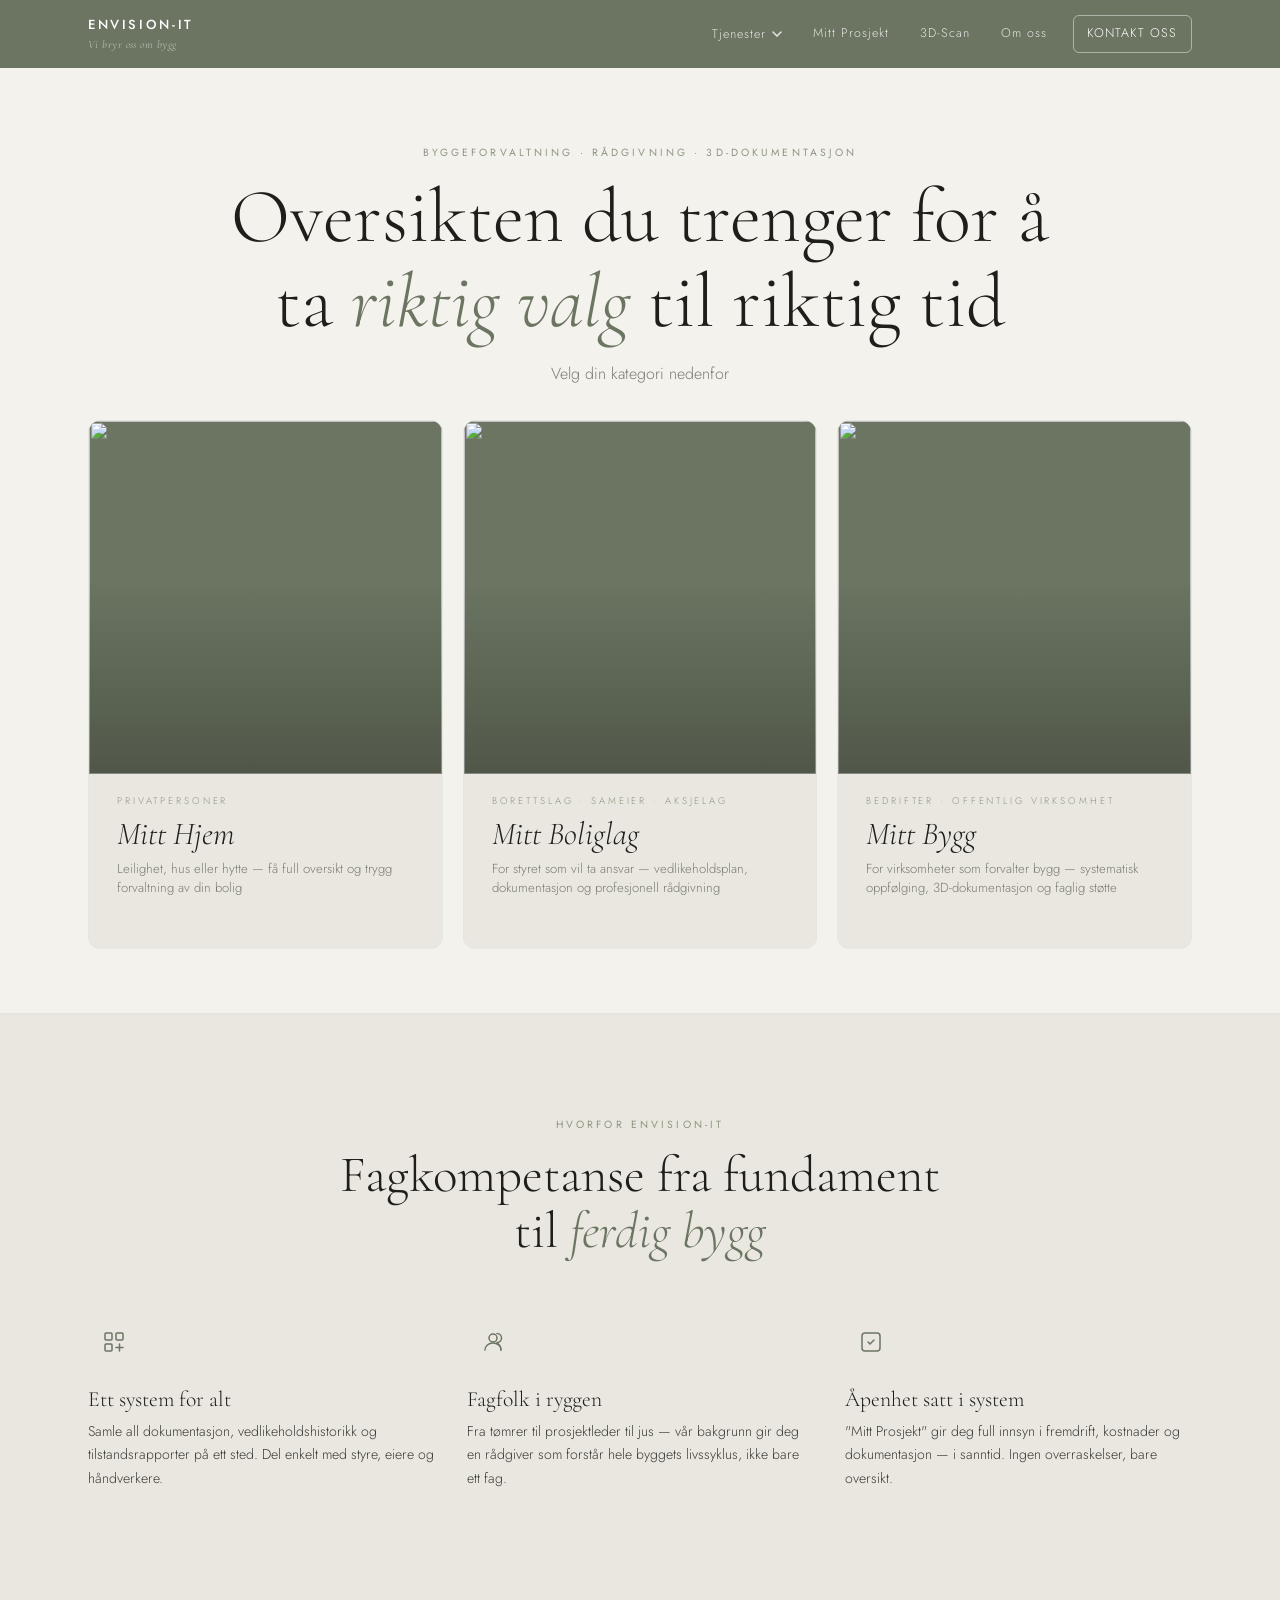
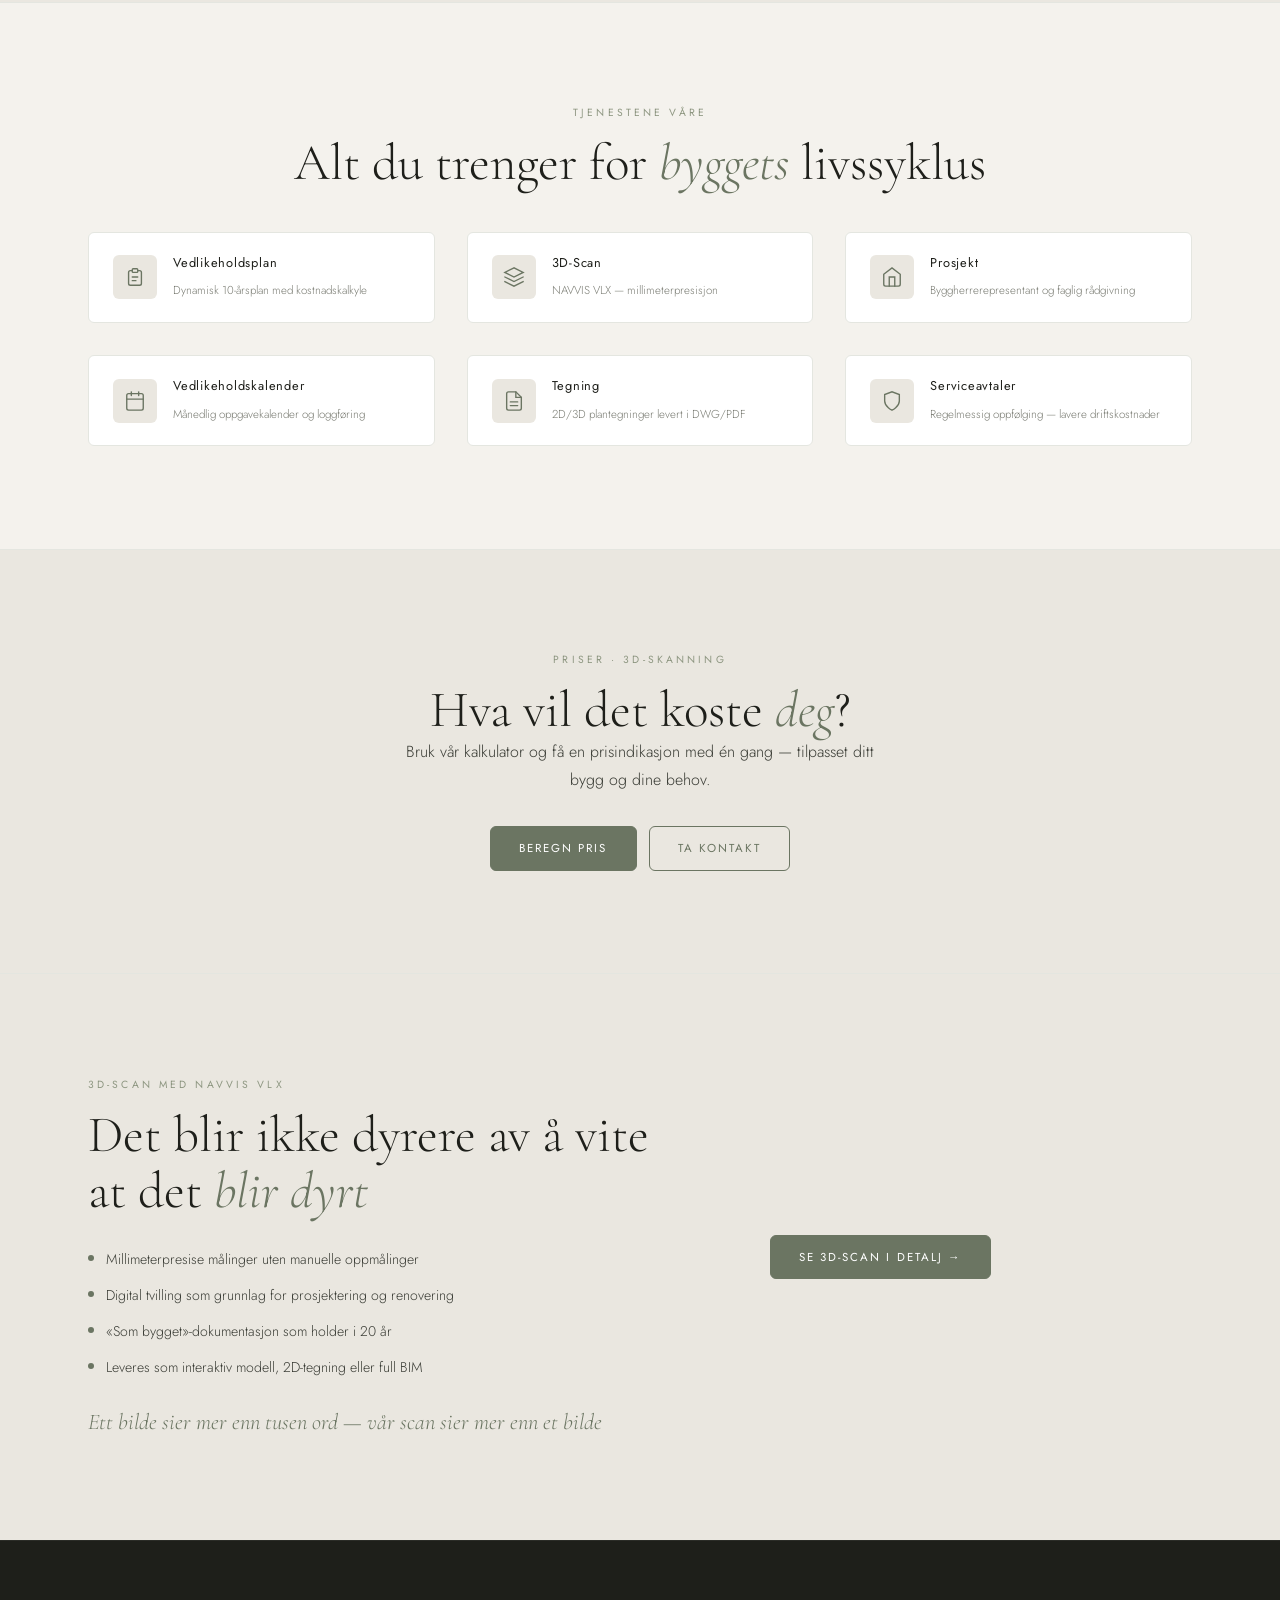
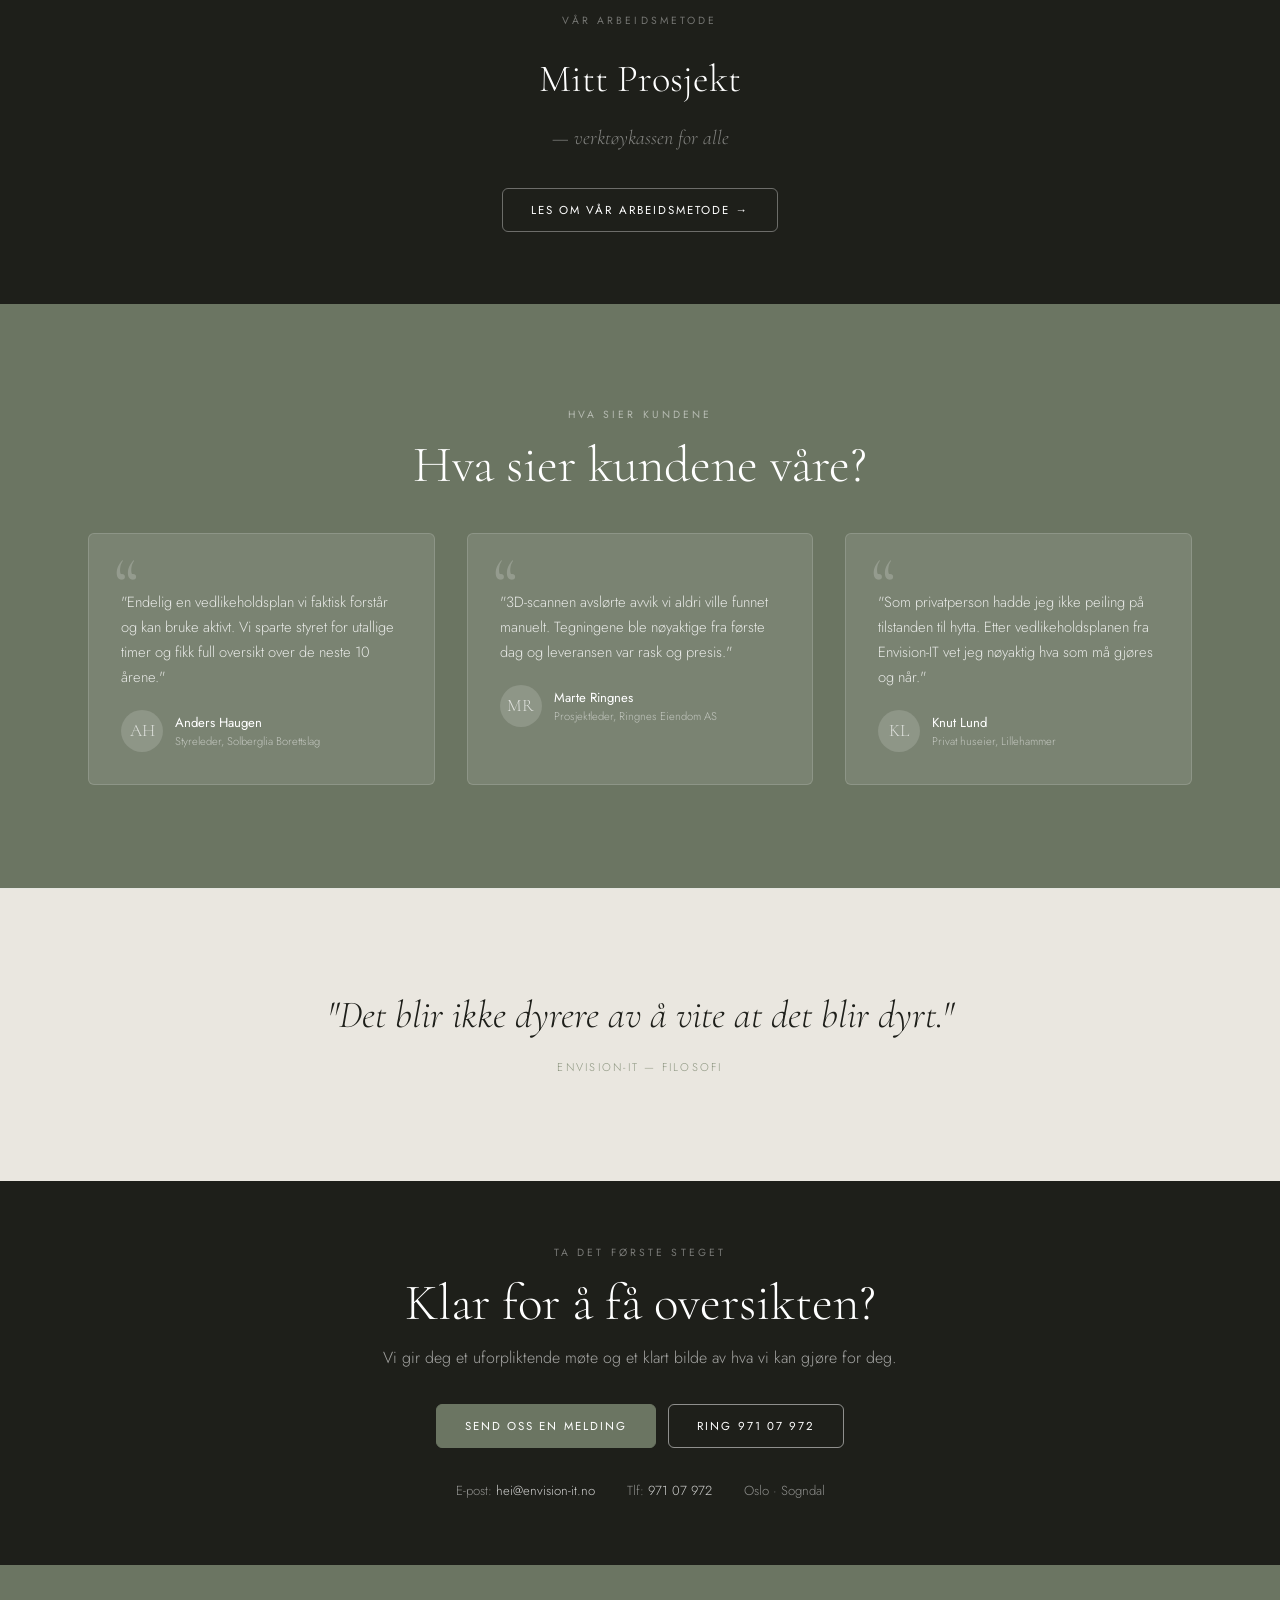
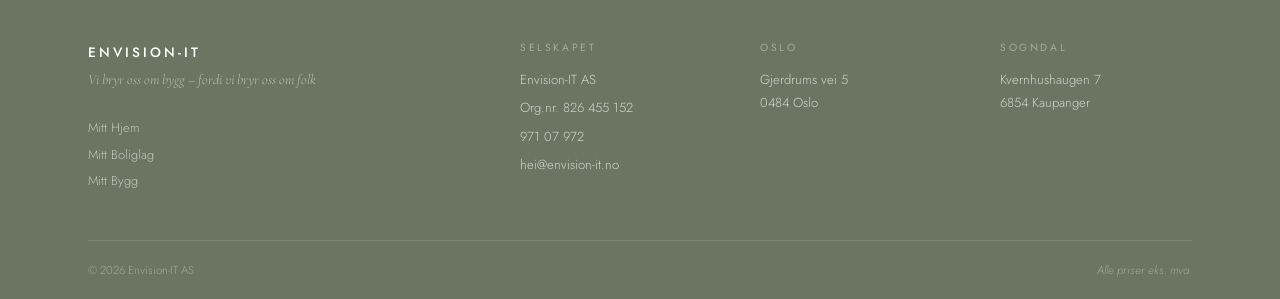
==== commit 505b86bf: "feat: add mitt-prosjekt.html + 5 site-wide fixes - New full page: /mitt-prosjekt.html (dark hero, 3 " ====
--- a/index.html
+++ b/index.html
@@ -377,7 +377,7 @@
           <a href="/mitt-bygg.html"     class="site-nav__dropdown-item" data-nav-link role="menuitem"><span class="site-nav__dropdown-title">Mitt Bygg</span><span class="site-nav__dropdown-sub">Bedrifter og offentlig</span></a>
         </div>
       </div>
-      <a href="/#mitt-prosjekt" class="site-nav__link" data-nav-link>Mitt Prosjekt</a>
+      <a href="/mitt-prosjekt.html" class="site-nav__link" data-nav-link>Mitt Prosjekt</a>
       <a href="/3d-scan.html" class="site-nav__link" data-nav-link>3D-Scan</a>
       <a href="/om-oss.html"  class="site-nav__link" data-nav-link>Om oss</a>
       <a href="/kontakt.html" class="site-nav__link site-nav__link--cta btn-outline" data-nav-link>Kontakt oss</a>
@@ -398,7 +398,7 @@
       <a href="/mitt-hjem.html"     class="site-nav__drawer-link" data-nav-link>Mitt Hjem</a>
       <a href="/mitt-boliglag.html" class="site-nav__drawer-link" data-nav-link>Mitt Boliglag</a>
       <a href="/mitt-bygg.html"     class="site-nav__drawer-link" data-nav-link>Mitt Bygg</a>
-      <a href="/#mitt-prosjekt" class="site-nav__drawer-link" data-nav-link>Mitt Prosjekt</a>
+      <a href="/mitt-prosjekt.html" class="site-nav__drawer-link" data-nav-link>Mitt Prosjekt</a>
       <span class="site-nav__drawer-section" style="margin-top:1rem">Verktøy</span>
       <a href="/3d-scan.html"  class="site-nav__drawer-link" data-nav-link>3D-Scan</a>
       <span class="site-nav__drawer-section" style="margin-top:1rem">Selskapet</span>
@@ -622,7 +622,7 @@
         <h2>Hva vil det koste <em>deg</em>?</h2>
         <p style="max-width:480px;margin-inline:auto;margin-bottom:2rem">Bruk vår kalkulator og få en prisindikasjon med én gang — tilpasset ditt bygg og dine behov.</p>
         <div class="flex gap-sm flex-wrap" style="justify-content:center">
-          <a href="/3d-scan.html" class="btn-solid">Beregn pris</a>
+          <a href="/3d-scan.html#kalkulator" class="btn-solid">Beregn pris</a>
           <a href="/kontakt.html" class="btn-outline">Ta kontakt</a>
         </div>
       </div>
@@ -636,7 +636,7 @@
 
         <div class="reveal">
           <span class="eyebrow">3D-Scan med NAVVIS VLX</span>
-          <h2>Se bygget slik<br>det <em>faktisk er</em></h2>
+          <h2>Det blir ikke dyrere av å vite<br>at det <em>blir dyrt</em></h2>
           <div class="scan-teaser__bullets">
             <div class="scan-teaser__bullet">Millimeterpresise målinger uten manuelle oppmålinger</div>
             <div class="scan-teaser__bullet">Digital tvilling som grunnlag for prosjektering og renovering</div>
@@ -648,67 +648,19 @@
 
         <div class="scan-teaser__ctas reveal reveal-delay-2">
           <a href="/3d-scan.html" class="btn-solid" style="max-width:280px">Se 3D-Scan i detalj →</a>
-          <a href="/3d-scan.html" class="btn-outline" style="max-width:280px">Beregn pris</a>
-          <a href="/kontakt.html" class="btn-outline" style="max-width:280px">Ta kontakt</a>
         </div>
 
       </div>
     </div>
   </section>
 
-  <!-- ── MITT PROSJEKT FEATURE ────────────────────────────────── -->
-  <section class="mp-feature" id="mitt-prosjekt" aria-label="Mitt Prosjekt">
-    <div class="container">
-
-      <!-- Playing cards illustration -->
-      <div class="mp-feature__visual reveal">
-        <svg width="260" height="200" viewBox="0 0 260 200" fill="none" xmlns="http://www.w3.org/2000/svg" aria-hidden="true">
-          <!-- Card 1 – left, rotated –18° -->
-          <g transform="translate(20,30) rotate(-18,55,80)">
-            <rect width="90" height="130" rx="8" fill="rgba(255,255,255,0.07)" stroke="rgba(255,255,255,0.18)" stroke-width="1.5"/>
-            <text x="10" y="26" fill="rgba(255,255,255,0.65)" font-size="18" font-family="Georgia,serif" font-weight="bold">A</text>
-            <text x="45" y="84" fill="rgba(255,255,255,0.45)" font-size="36" font-family="Georgia,serif" text-anchor="middle">♣</text>
-          </g>
-          <!-- Card 2 – right, rotated +18° -->
-          <g transform="translate(150,30) rotate(18,55,80)">
-            <rect width="90" height="130" rx="8" fill="rgba(255,255,255,0.07)" stroke="rgba(255,255,255,0.18)" stroke-width="1.5"/>
-            <text x="10" y="26" fill="rgba(255,255,255,0.65)" font-size="18" font-family="Georgia,serif" font-weight="bold">A</text>
-            <text x="45" y="84" fill="rgba(185,74,74,0.7)" font-size="36" font-family="Georgia,serif" text-anchor="middle">♦</text>
-          </g>
-          <!-- Card 3 – centre, front -->
-          <g transform="translate(85,10)">
-            <rect width="90" height="130" rx="8" fill="rgba(255,255,255,0.13)" stroke="rgba(255,255,255,0.35)" stroke-width="1.5"/>
-            <text x="10" y="26" fill="rgba(255,255,255,0.9)" font-size="18" font-family="Georgia,serif" font-weight="bold">A</text>
-            <text x="45" y="84" fill="rgba(185,74,74,0.85)" font-size="38" font-family="Georgia,serif" text-anchor="middle">♥</text>
-          </g>
-        </svg>
-      </div>
-
-      <p class="mp-feature__display reveal">MITT PROSJEKT</p>
-      <p class="mp-feature__sub reveal reveal-delay-1">— verktøykassen for alle</p>
-
-      <div class="mp-feature__cols">
-        <div class="reveal reveal-delay-1">
-          <span class="mp-feature__col-num">01</span>
-          <h3>Åpne kort</h3>
-          <p>Full transparens gjennom hele prosjektet. Du vet alltid hva som skjer, hva det koster og hva vi mener — vi holder ingenting tilbake.</p>
-        </div>
-        <div class="reveal reveal-delay-2">
-          <span class="mp-feature__col-num">02</span>
-          <h3>2+2=5</h3>
-          <p>Når alle jobber mot samme mål med samme informasjon, blir summen alltid større enn delene. Godt samarbeid er den mest lønnsomme investeringen i et byggeprosjekt.</p>
-        </div>
-        <div class="reveal reveal-delay-3">
-          <span class="mp-feature__col-num">03</span>
-          <h3>Satt i system</h3>
-          <p>Gode intensjoner er ikke nok. Vi setter struktur, dokumentasjon og oppfølging i system — slik at ingenting faller mellom to stoler.</p>
-        </div>
-      </div>
-
-      <div class="mp-feature__cta-row reveal">
-        <a href="/#mitt-prosjekt" class="btn-outline" style="border-color:rgba(255,255,255,0.38);color:var(--white)">Les mer om Mitt Prosjekt →</a>
-      </div>
-
+  <!-- ── MITT PROSJEKT CTA STRIP ──────────────────────────────── -->
+  <section style="background:#1e1f1a;border-top:1px solid rgba(255,255,255,0.06)">
+    <div class="container" style="padding-block:clamp(3rem,6vw,4.5rem);text-align:center">
+      <span class="eyebrow" style="color:rgba(255,255,255,0.38);margin-bottom:1rem;display:block">Vår arbeidsmetode</span>
+      <p class="reveal" style="font-family:'Cormorant Garamond',serif;font-size:clamp(1.5rem,3vw,2.4rem);font-weight:300;color:var(--white);margin-bottom:0.5rem">Mitt Prosjekt</p>
+      <p class="reveal reveal-delay-1" style="font-family:'Cormorant Garamond',serif;font-style:italic;font-size:clamp(0.95rem,1.8vw,1.25rem);color:rgba(255,255,255,0.45);margin-bottom:2rem">— verktøykassen for alle</p>
+      <a href="/mitt-prosjekt.html" class="btn-outline reveal reveal-delay-2" style="border-color:rgba(255,255,255,0.35);color:var(--white)">Les om vår arbeidsmetode →</a>
     </div>
   </section>
 
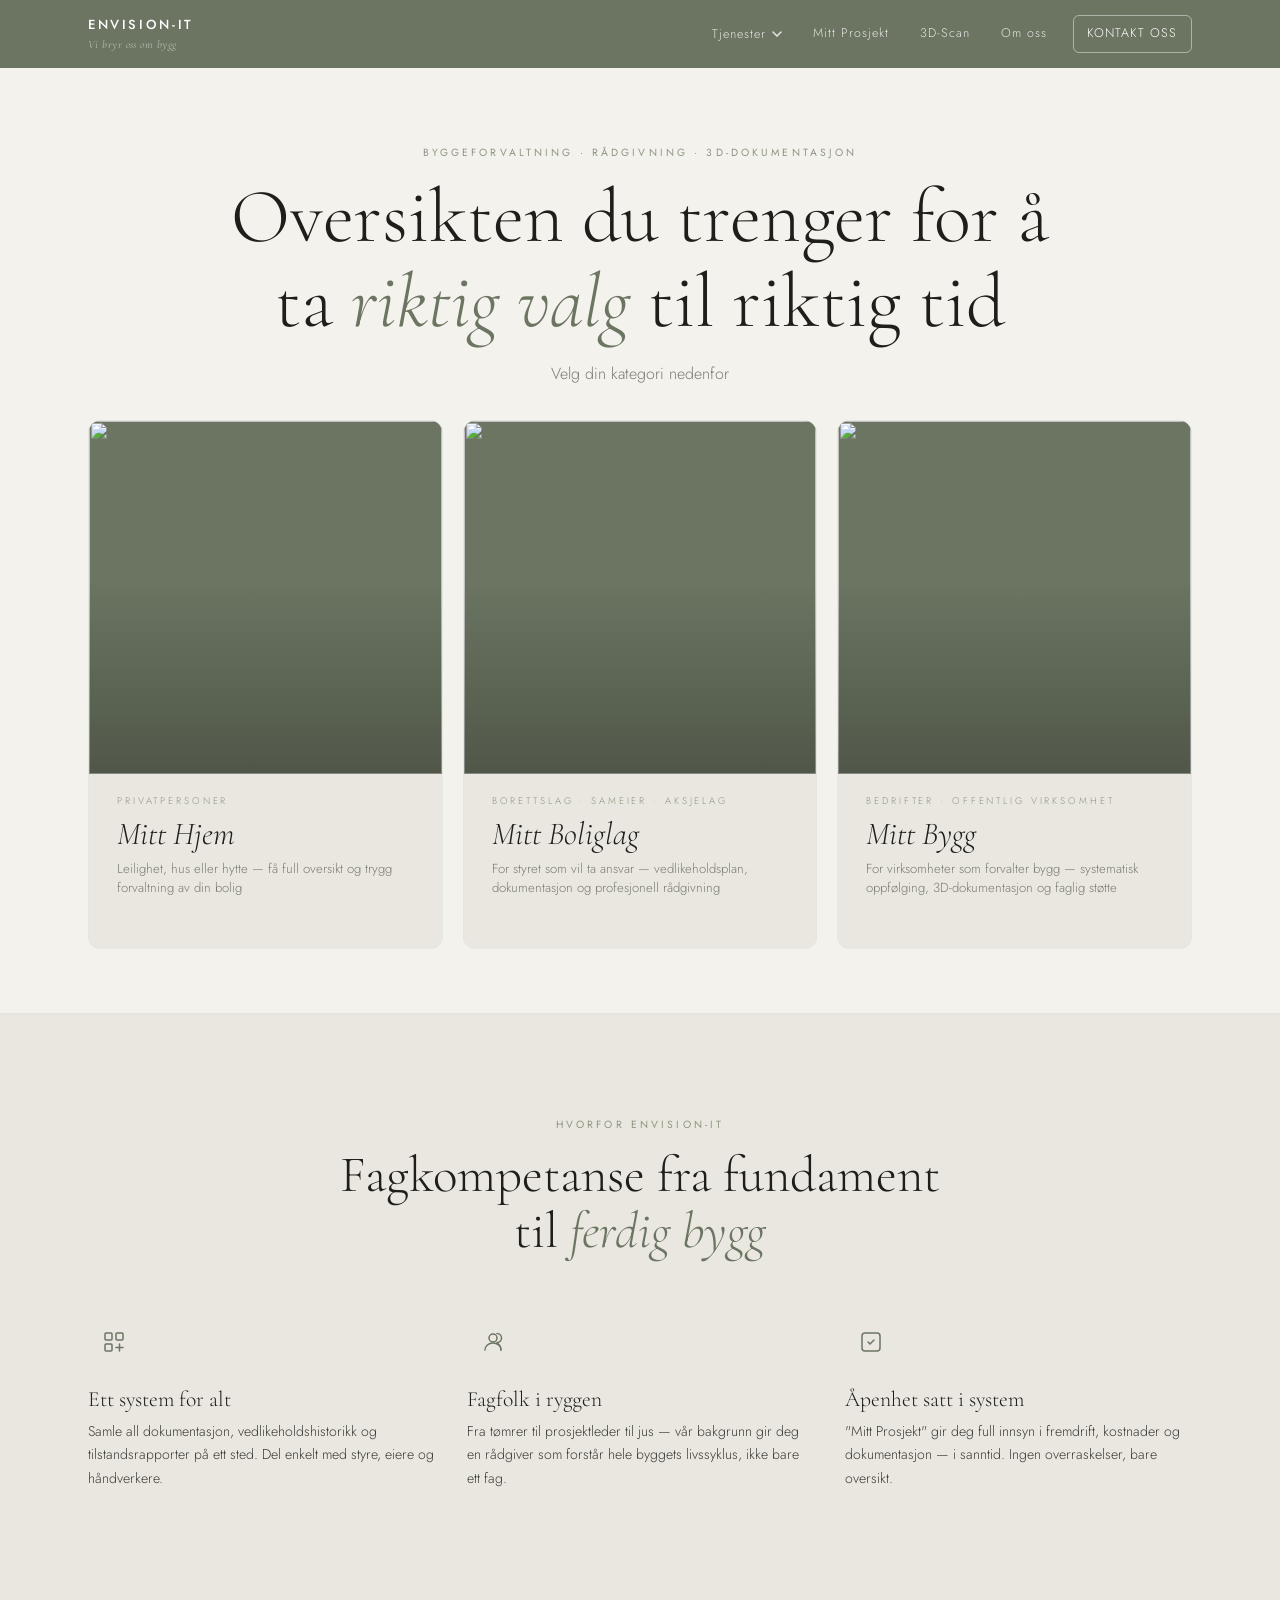
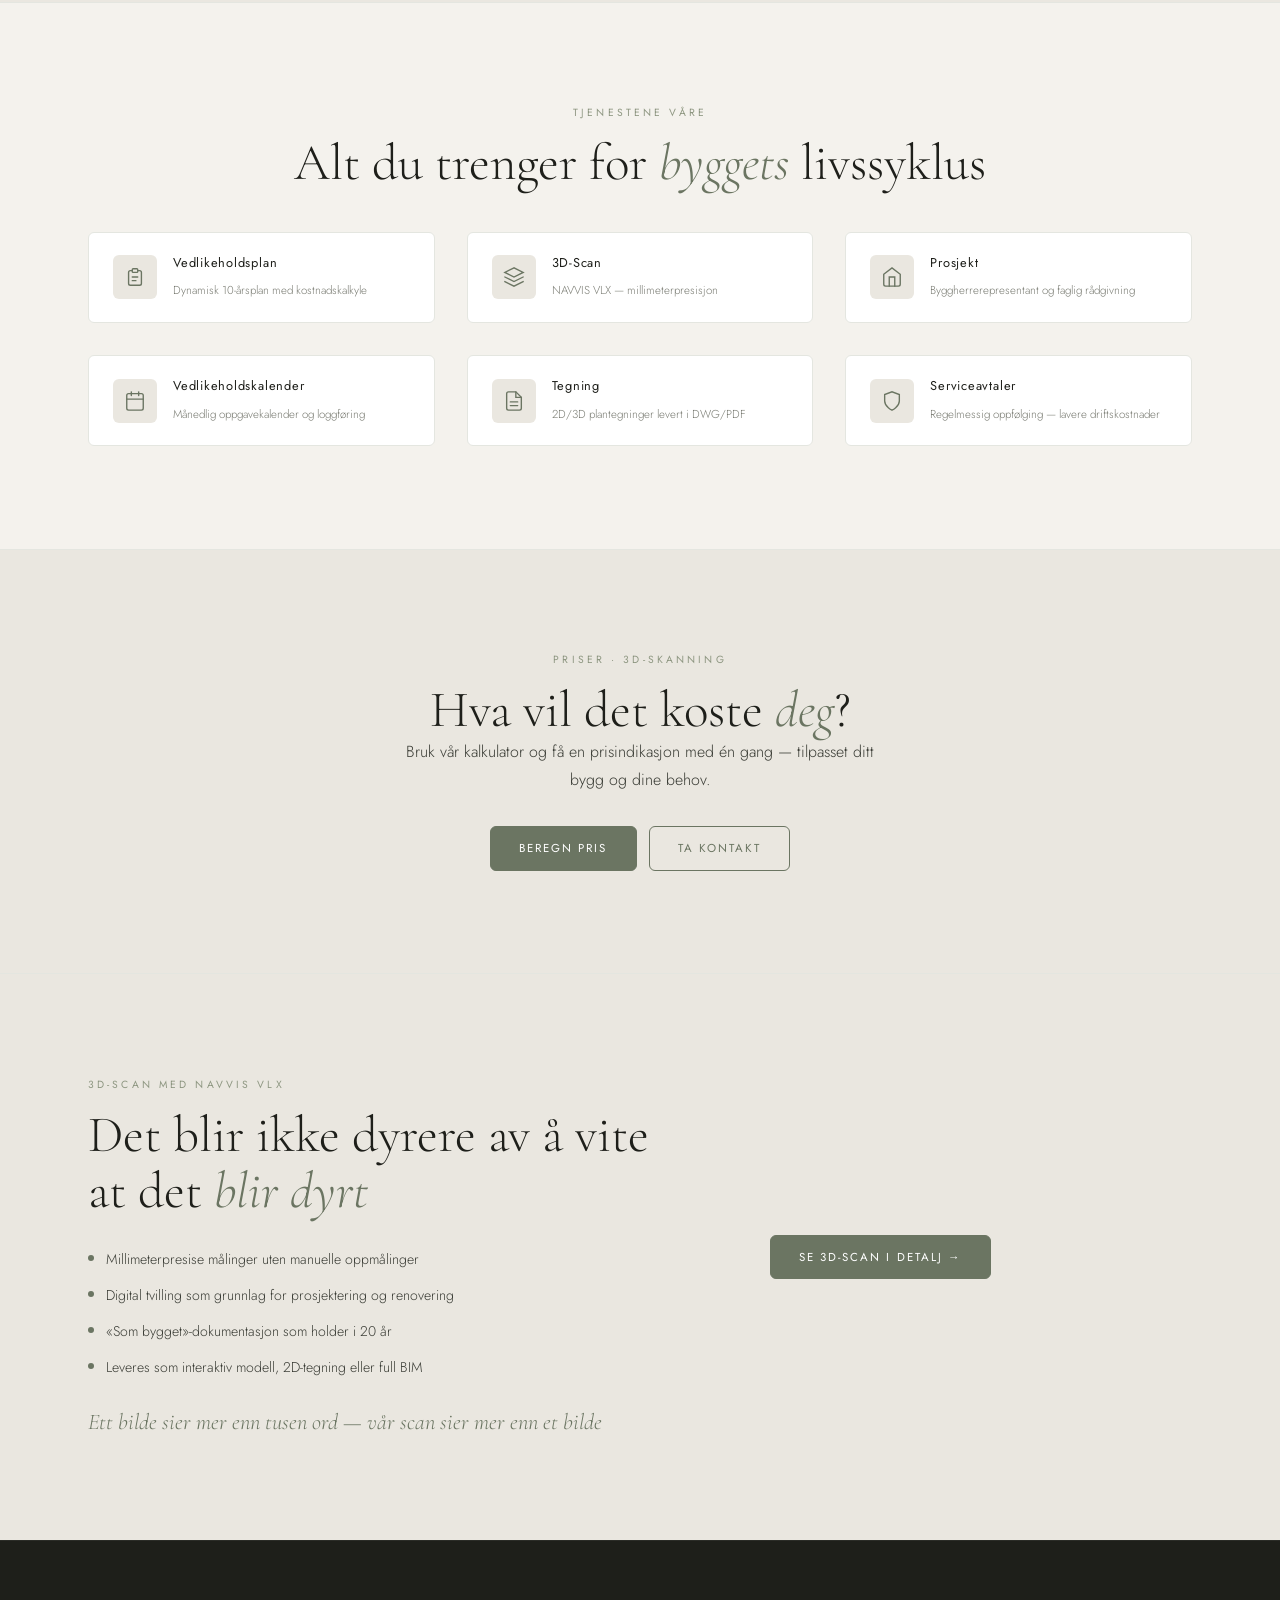
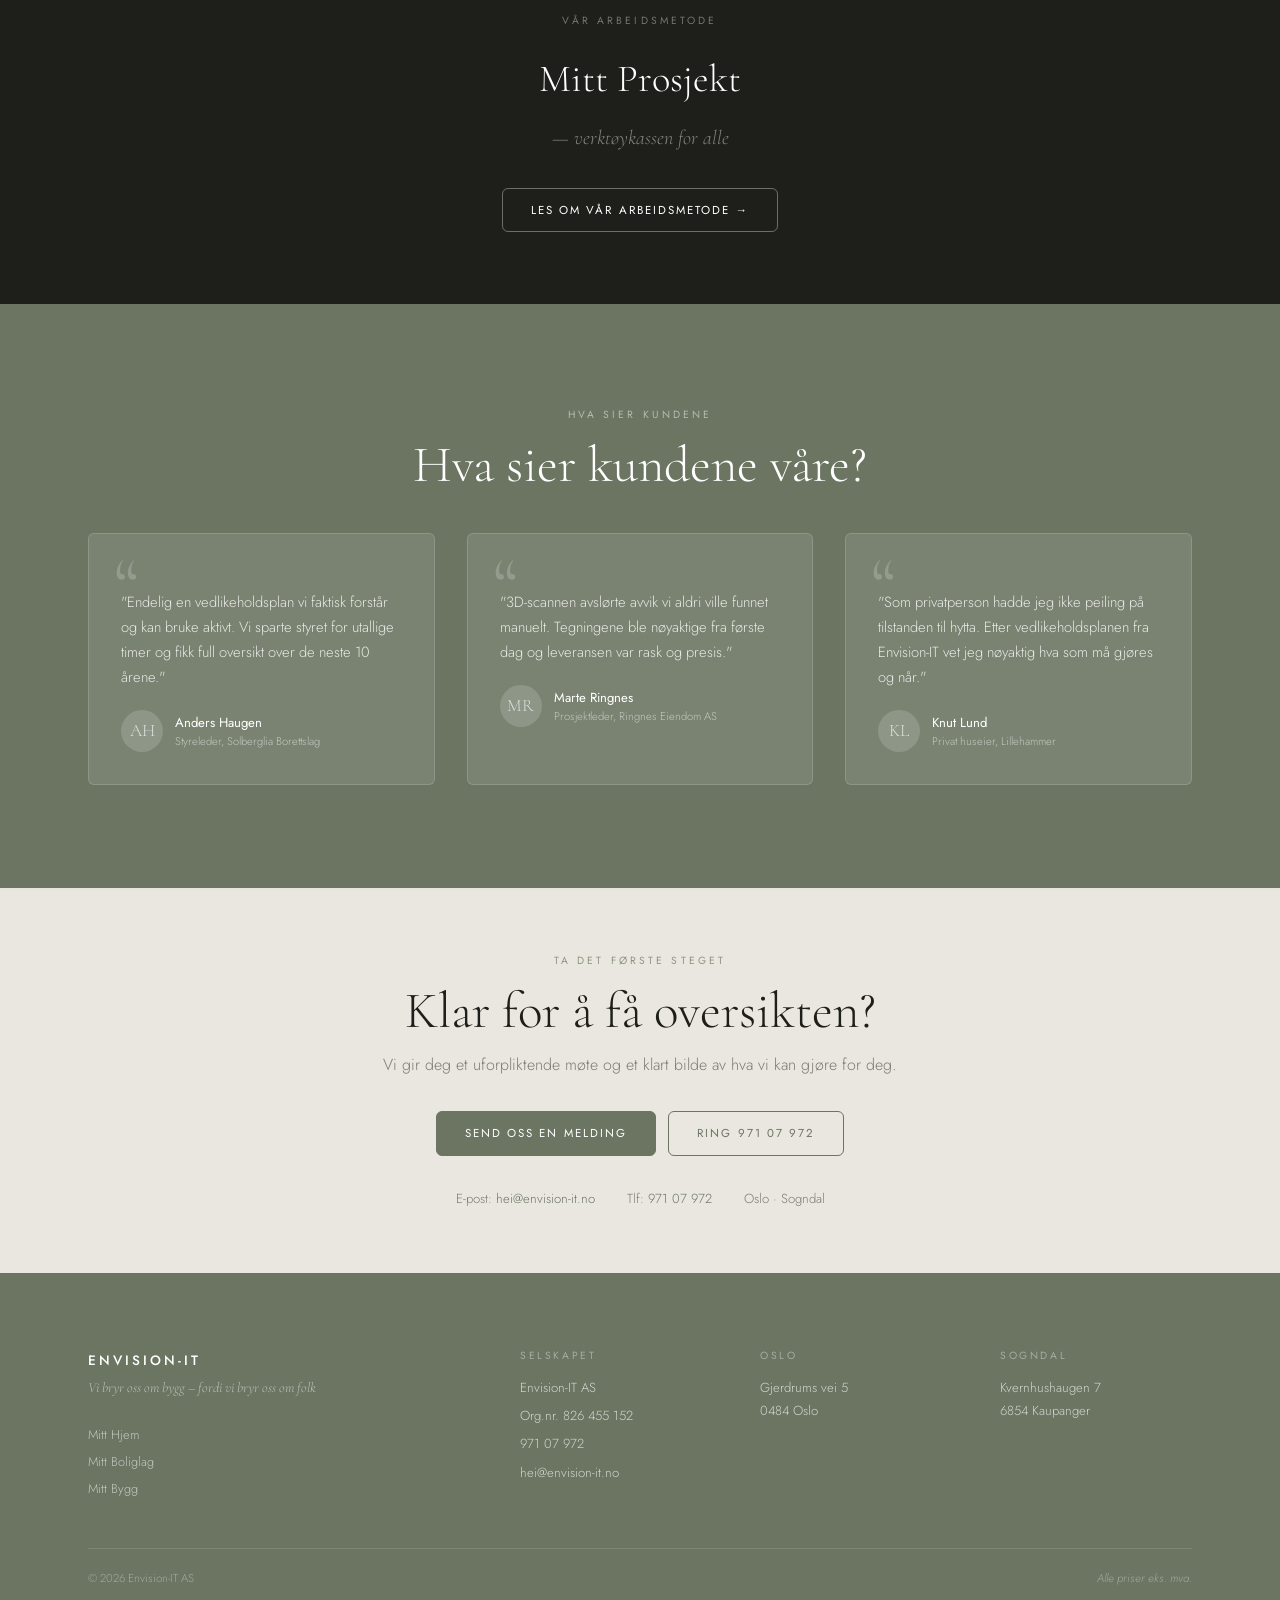
==== commit 8eb8281e: "fix: mitt-prosjekt, index contact strip, morph scroll passthrough mitt-prosjekt.html: - SVG cards: o" ====
--- a/index.html
+++ b/index.html
@@ -292,13 +292,15 @@
 
 /* ── CONTACT STRIP ───────────────────────────────────────────── */
 .contact-strip {
-  background: var(--dark);
+  background: var(--cream-dark);
+  border-top: 1px solid var(--sage-bg);
   padding-block: clamp(3rem, 5vw, 4.5rem);
   text-align: center;
 }
 
-.contact-strip h2 { color: var(--white); margin-bottom: 0.75rem; }
-.contact-strip p  { color: rgba(255,255,255,0.6); margin-bottom: 2rem; }
+.contact-strip h2 { color: var(--dark); margin-bottom: 0.75rem; }
+.contact-strip p  { color: var(--muted); margin-bottom: 2rem; }
+.contact-strip .eyebrow { color: var(--sage-light); }
 
 .contact-strip__methods {
   display: flex;
@@ -310,15 +312,15 @@
 
 .contact-strip__method {
   font-size: 0.82rem;
-  color: rgba(255,255,255,0.5);
+  color: var(--muted);
 }
 
 .contact-strip__method a {
-  color: rgba(255,255,255,0.8);
+  color: var(--sage);
   text-decoration: none;
   transition: color var(--transition);
 }
-.contact-strip__method a:hover { color: var(--white); }
+.contact-strip__method a:hover { color: var(--dark); }
 </style>
 <script type="application/ld+json">
 {
@@ -717,27 +719,15 @@
     </div>
   </section>
 
-  <!-- ── QUOTE ─────────────────────────────────────────────────── -->
-  <section class="section bg-cream-dark" style="text-align:center;border-top:1px solid var(--sage-bg)">
-    <div class="container" style="max-width:800px">
-      <div class="reveal">
-        <p style="font-family:'Cormorant Garamond',serif;font-size:clamp(1.5rem,3vw,2.6rem);font-weight:300;font-style:italic;color:var(--dark);line-height:1.3;margin-bottom:0.75rem">
-          "Det blir ikke dyrere av å vite at det blir dyrt."
-        </p>
-        <span style="font-size:0.7rem;letter-spacing:0.2em;text-transform:uppercase;color:var(--sage-light)">Envision-IT — filosofi</span>
-      </div>
-    </div>
-  </section>
-
   <!-- ── CONTACT CTA ────────────────────────────────────────────── -->
   <section class="contact-strip" aria-label="Kontakt oss">
     <div class="container">
-      <span class="eyebrow" style="color:rgba(255,255,255,0.4)">Ta det første steget</span>
+      <span class="eyebrow">Ta det første steget</span>
       <h2 class="reveal">Klar for å få oversikten?</h2>
       <p class="reveal reveal-delay-1">Vi gir deg et uforpliktende møte og et klart bilde av hva vi kan gjøre for deg.</p>
       <div class="flex flex-center gap-sm flex-wrap reveal reveal-delay-2">
         <a href="/kontakt.html" class="btn-solid">Send oss en melding</a>
-        <a href="tel:97107972"  class="btn-light">Ring 971 07 972</a>
+        <a href="tel:97107972"  class="btn-outline">Ring 971 07 972</a>
       </div>
       <div class="contact-strip__methods">
         <span class="contact-strip__method">E-post: <a href="mailto:hei@envision-it.no">hei@envision-it.no</a></span>
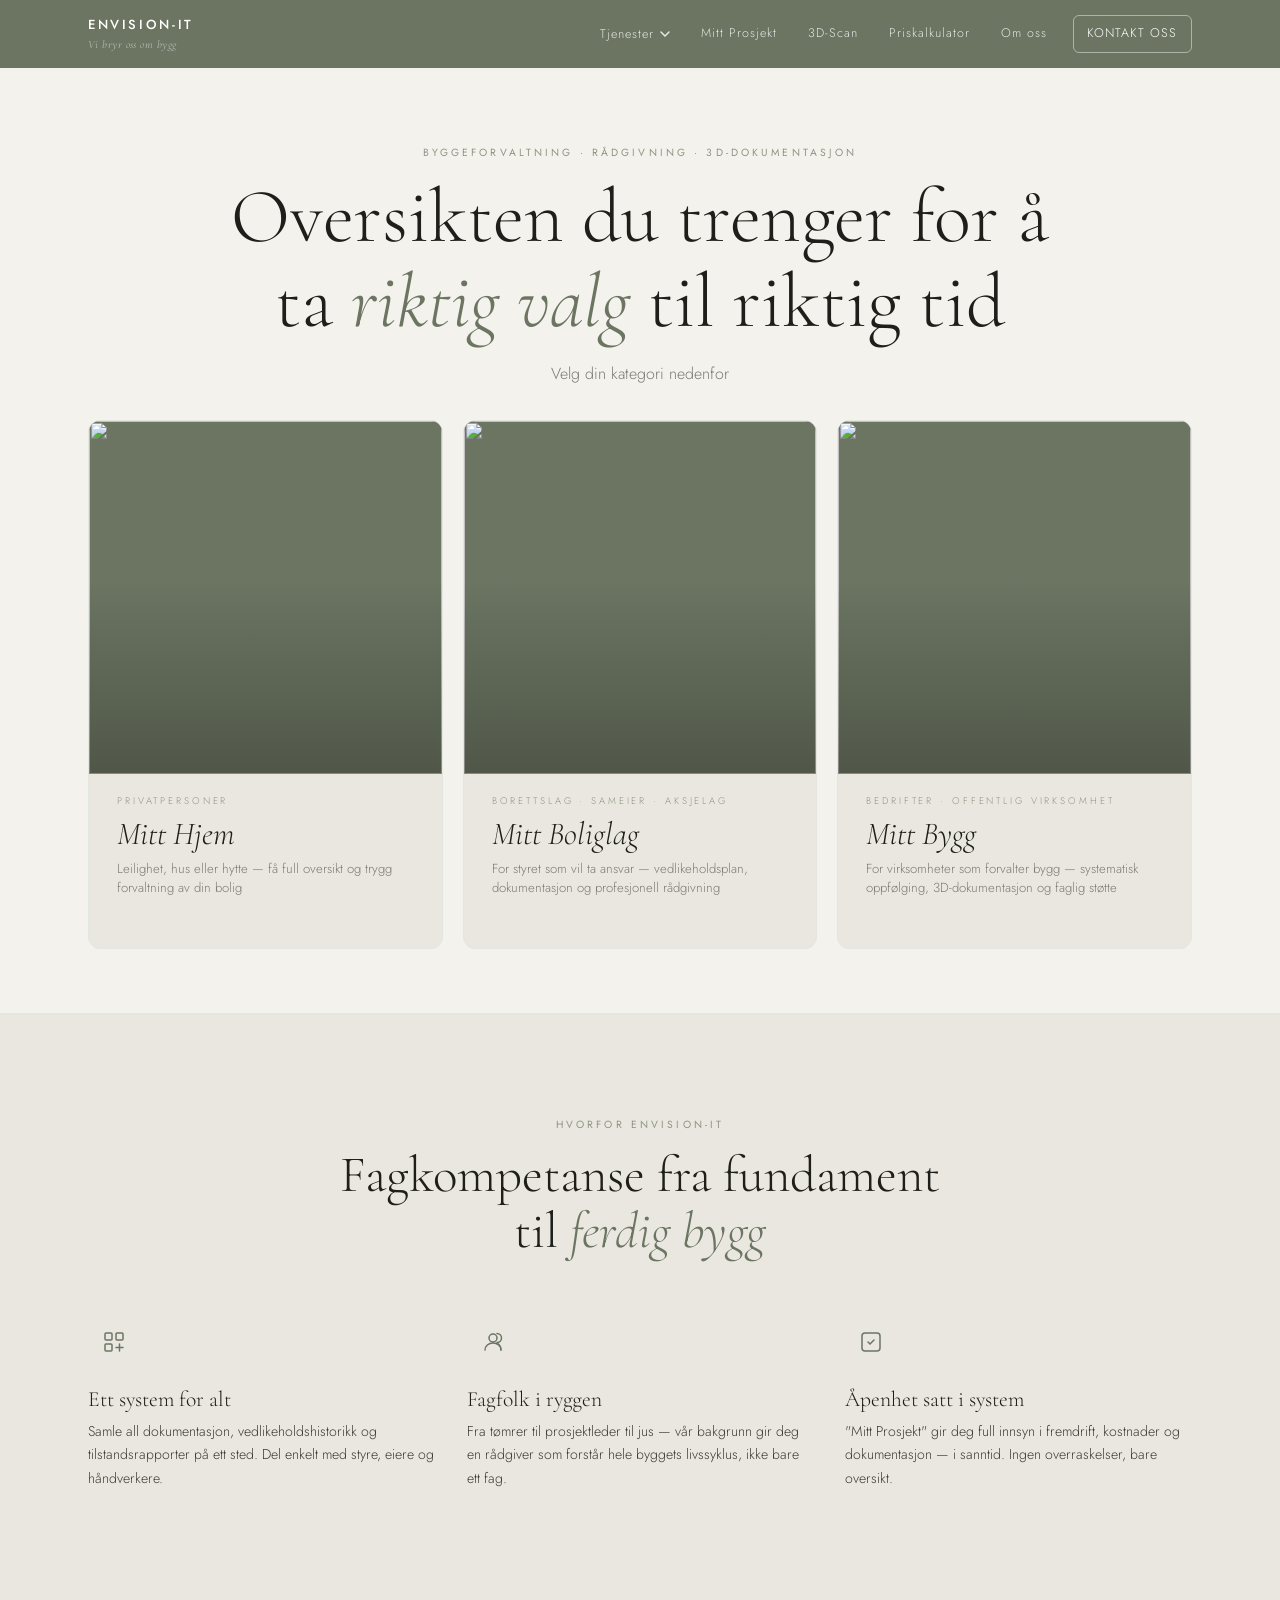
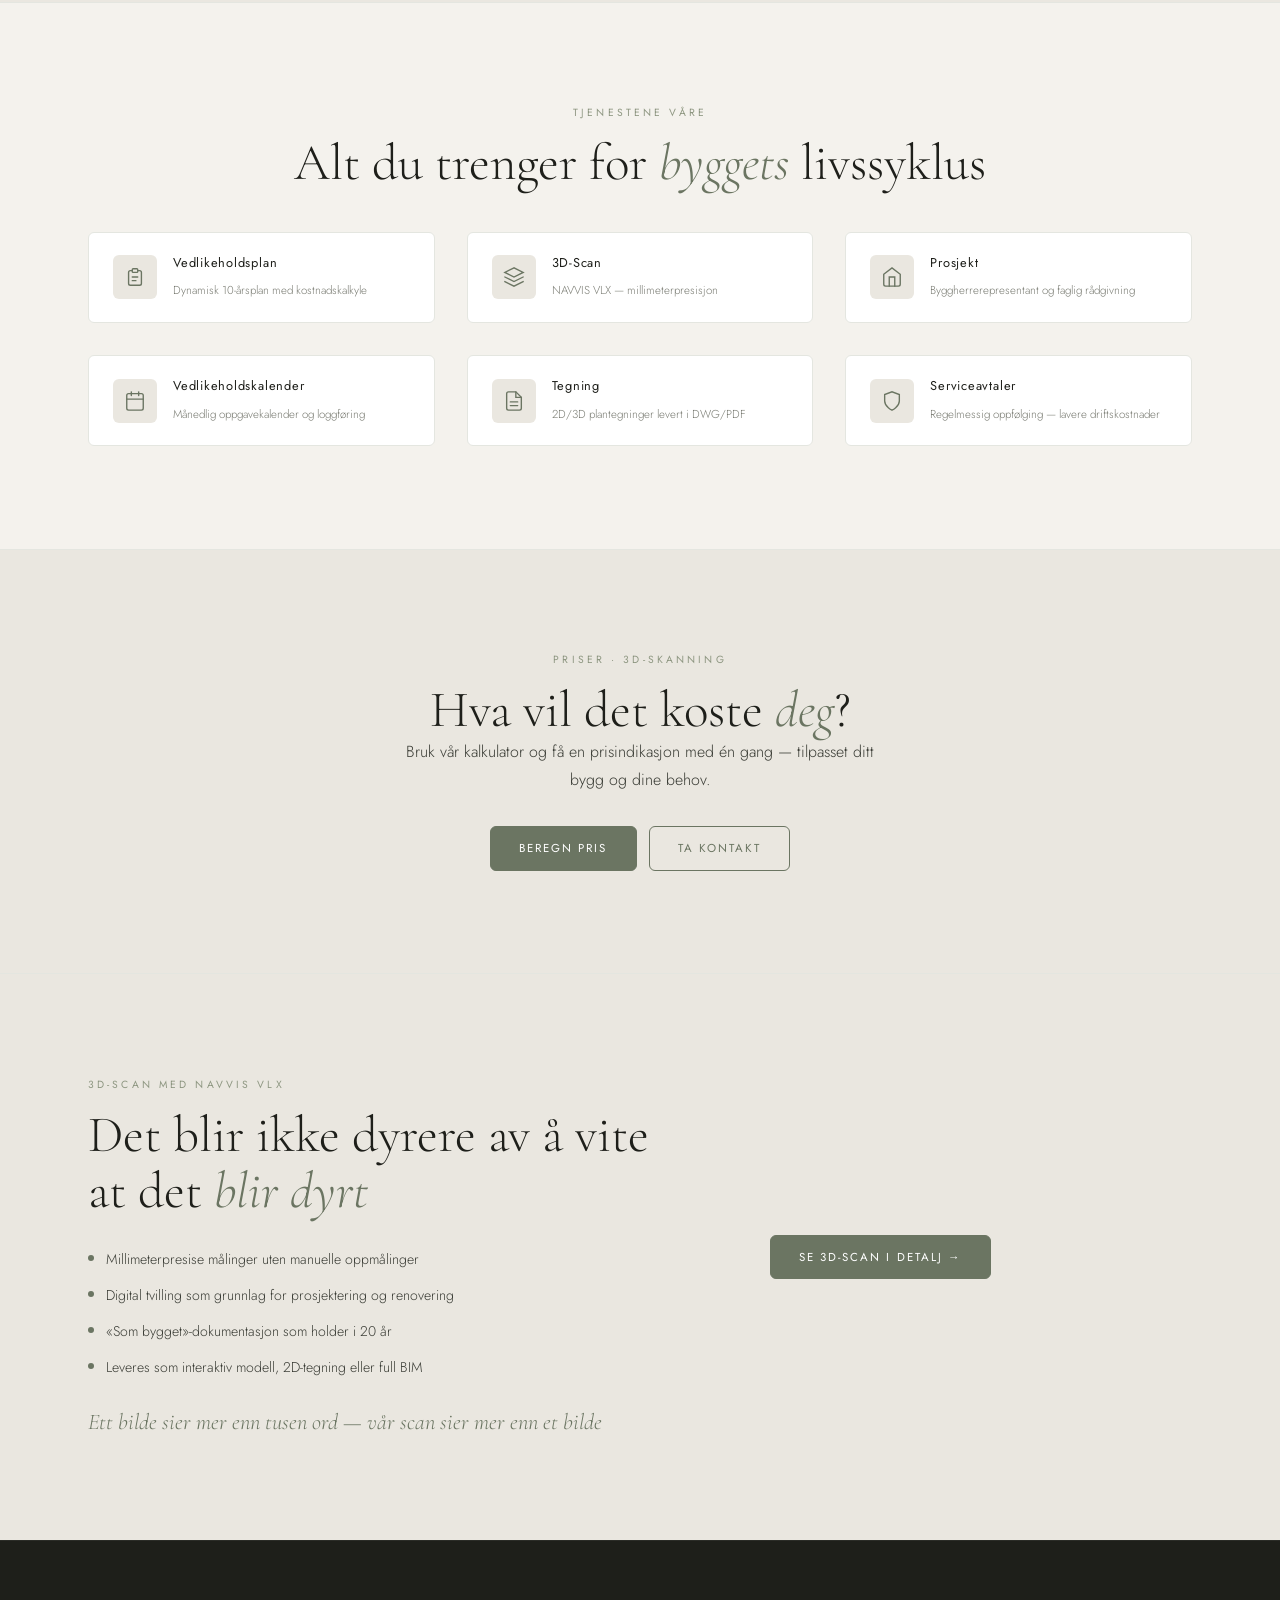
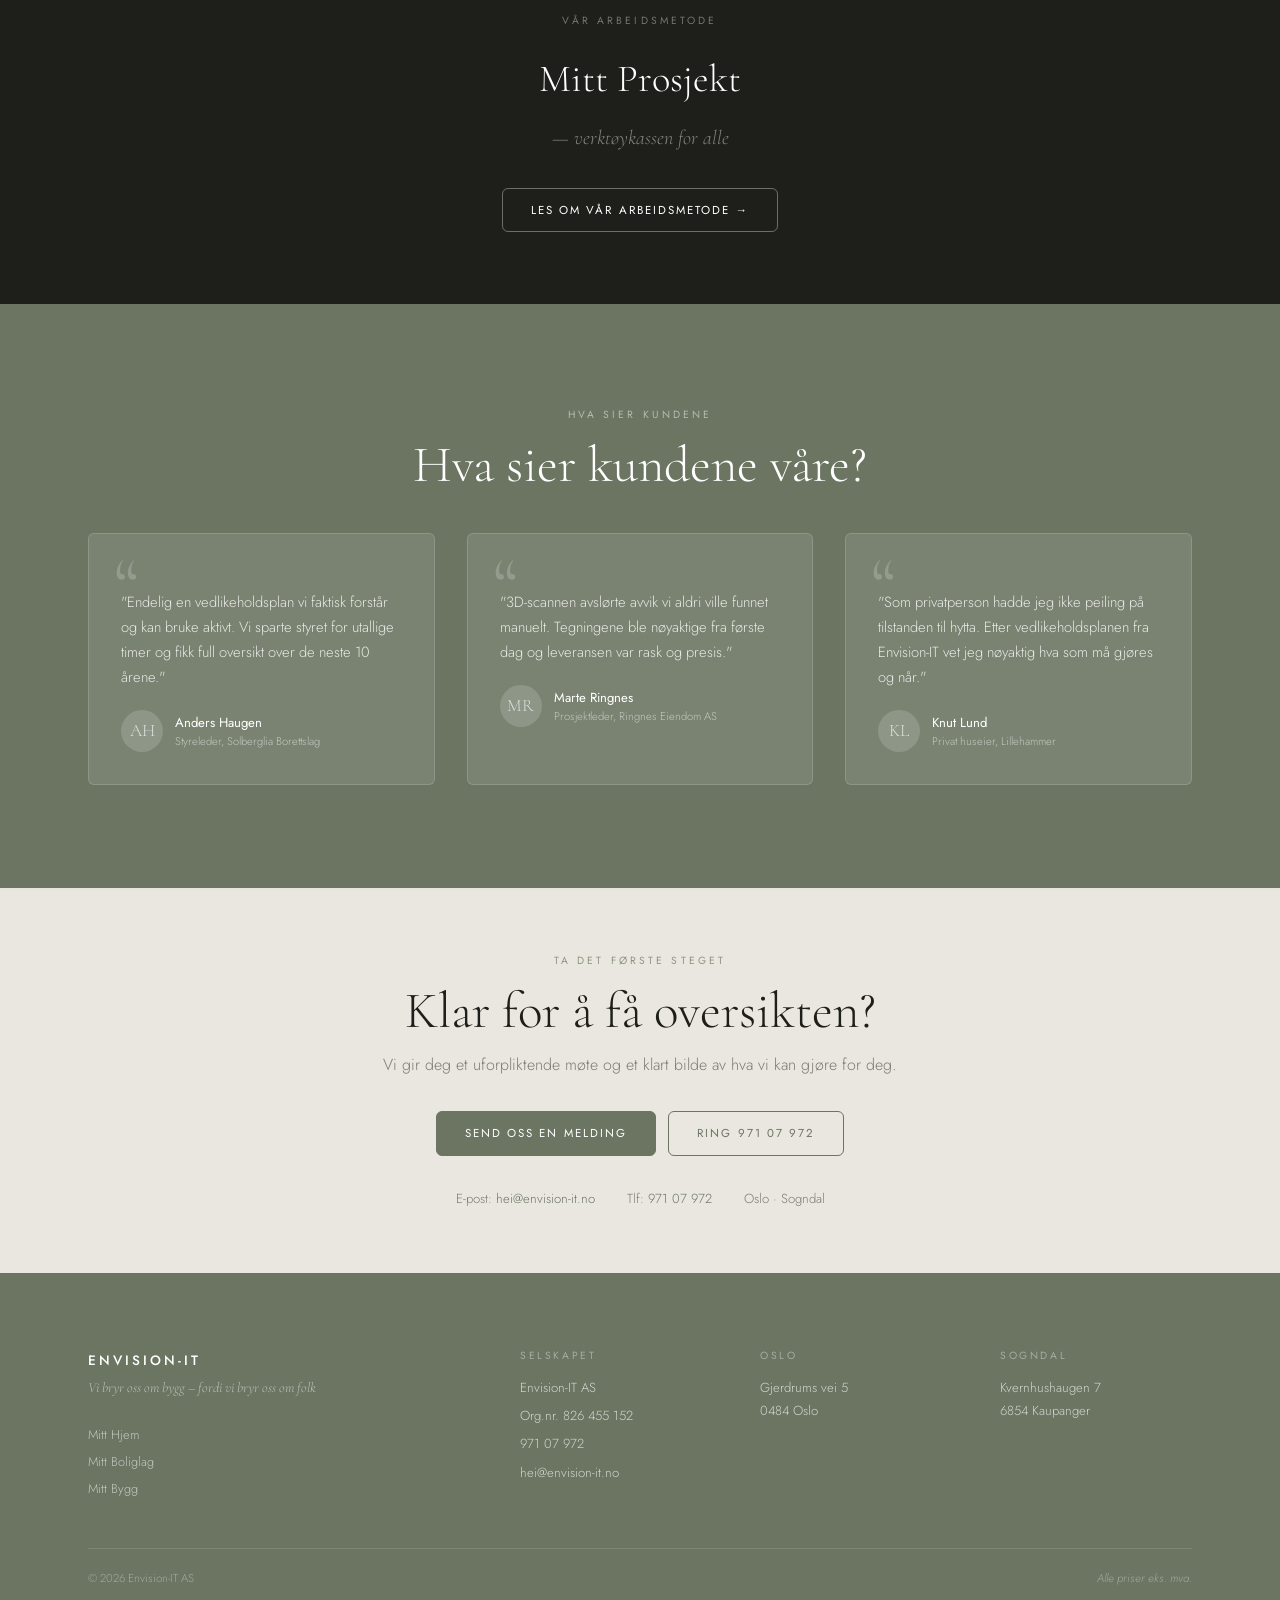
==== commit d0f224a0: "fix: Priskalkulator nav link present on all 8 pages (desktop + mobile) Co-Authored-By: Claude Sonnet" ====
--- a/index.html
+++ b/index.html
@@ -381,6 +381,7 @@
       </div>
       <a href="/mitt-prosjekt.html" class="site-nav__link" data-nav-link>Mitt Prosjekt</a>
       <a href="/3d-scan.html" class="site-nav__link" data-nav-link>3D-Scan</a>
+      <a href="/3d-scan.html#kalkulator" class="site-nav__link" data-nav-link role="listitem">Priskalkulator</a>
       <a href="/om-oss.html"  class="site-nav__link" data-nav-link>Om oss</a>
       <a href="/kontakt.html" class="site-nav__link site-nav__link--cta btn-outline" data-nav-link>Kontakt oss</a>
     </div>
@@ -400,9 +401,11 @@
       <a href="/mitt-hjem.html"     class="site-nav__drawer-link" data-nav-link>Mitt Hjem</a>
       <a href="/mitt-boliglag.html" class="site-nav__drawer-link" data-nav-link>Mitt Boliglag</a>
       <a href="/mitt-bygg.html"     class="site-nav__drawer-link" data-nav-link>Mitt Bygg</a>
+      <span class="site-nav__drawer-section" style="margin-top:1rem">Mitt Prosjekt</span>
       <a href="/mitt-prosjekt.html" class="site-nav__drawer-link" data-nav-link>Mitt Prosjekt</a>
       <span class="site-nav__drawer-section" style="margin-top:1rem">Verktøy</span>
       <a href="/3d-scan.html"  class="site-nav__drawer-link" data-nav-link>3D-Scan</a>
+      <a href="/3d-scan.html#kalkulator" class="site-nav__drawer-link" data-nav-link>Priskalkulator</a>
       <span class="site-nav__drawer-section" style="margin-top:1rem">Selskapet</span>
       <a href="/om-oss.html"  class="site-nav__drawer-link" data-nav-link>Om oss</a>
       <a href="/kontakt.html" class="site-nav__drawer-link site-nav__drawer-link--cta" data-nav-link>Kontakt oss</a>
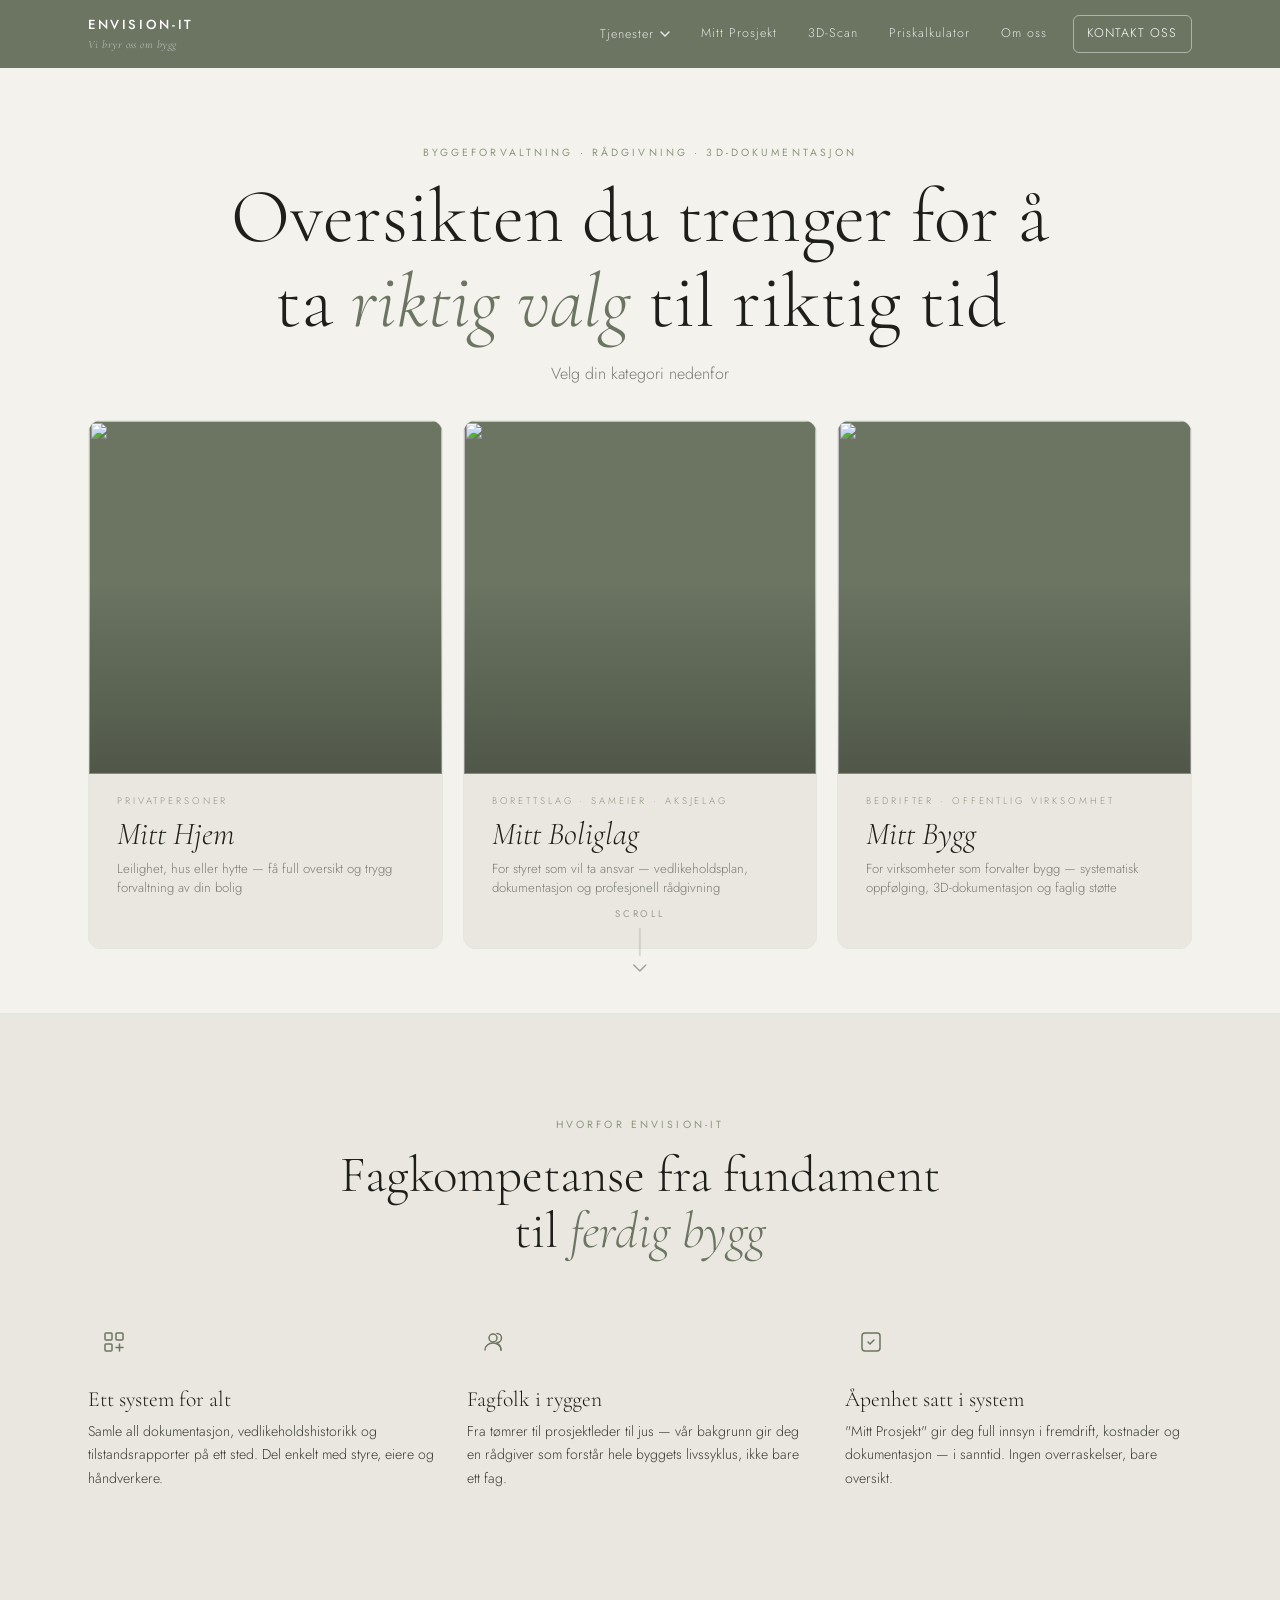
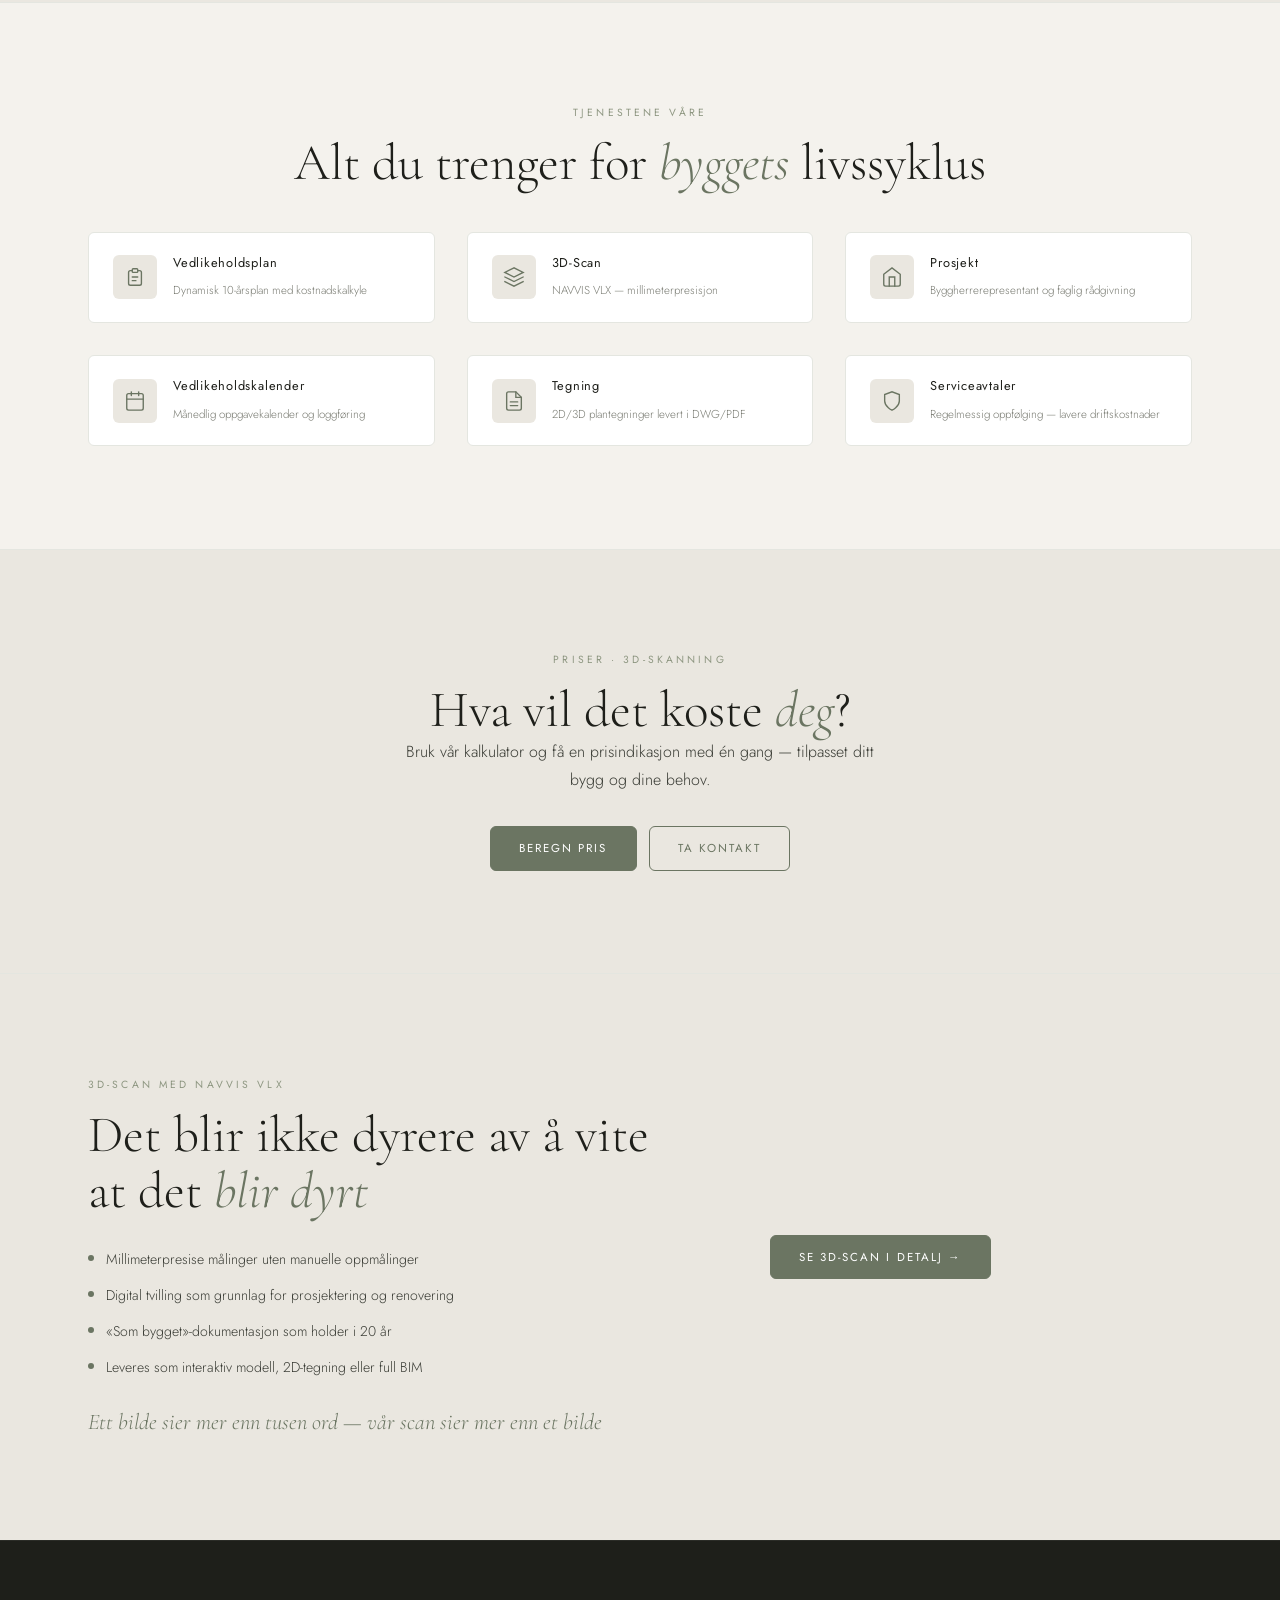
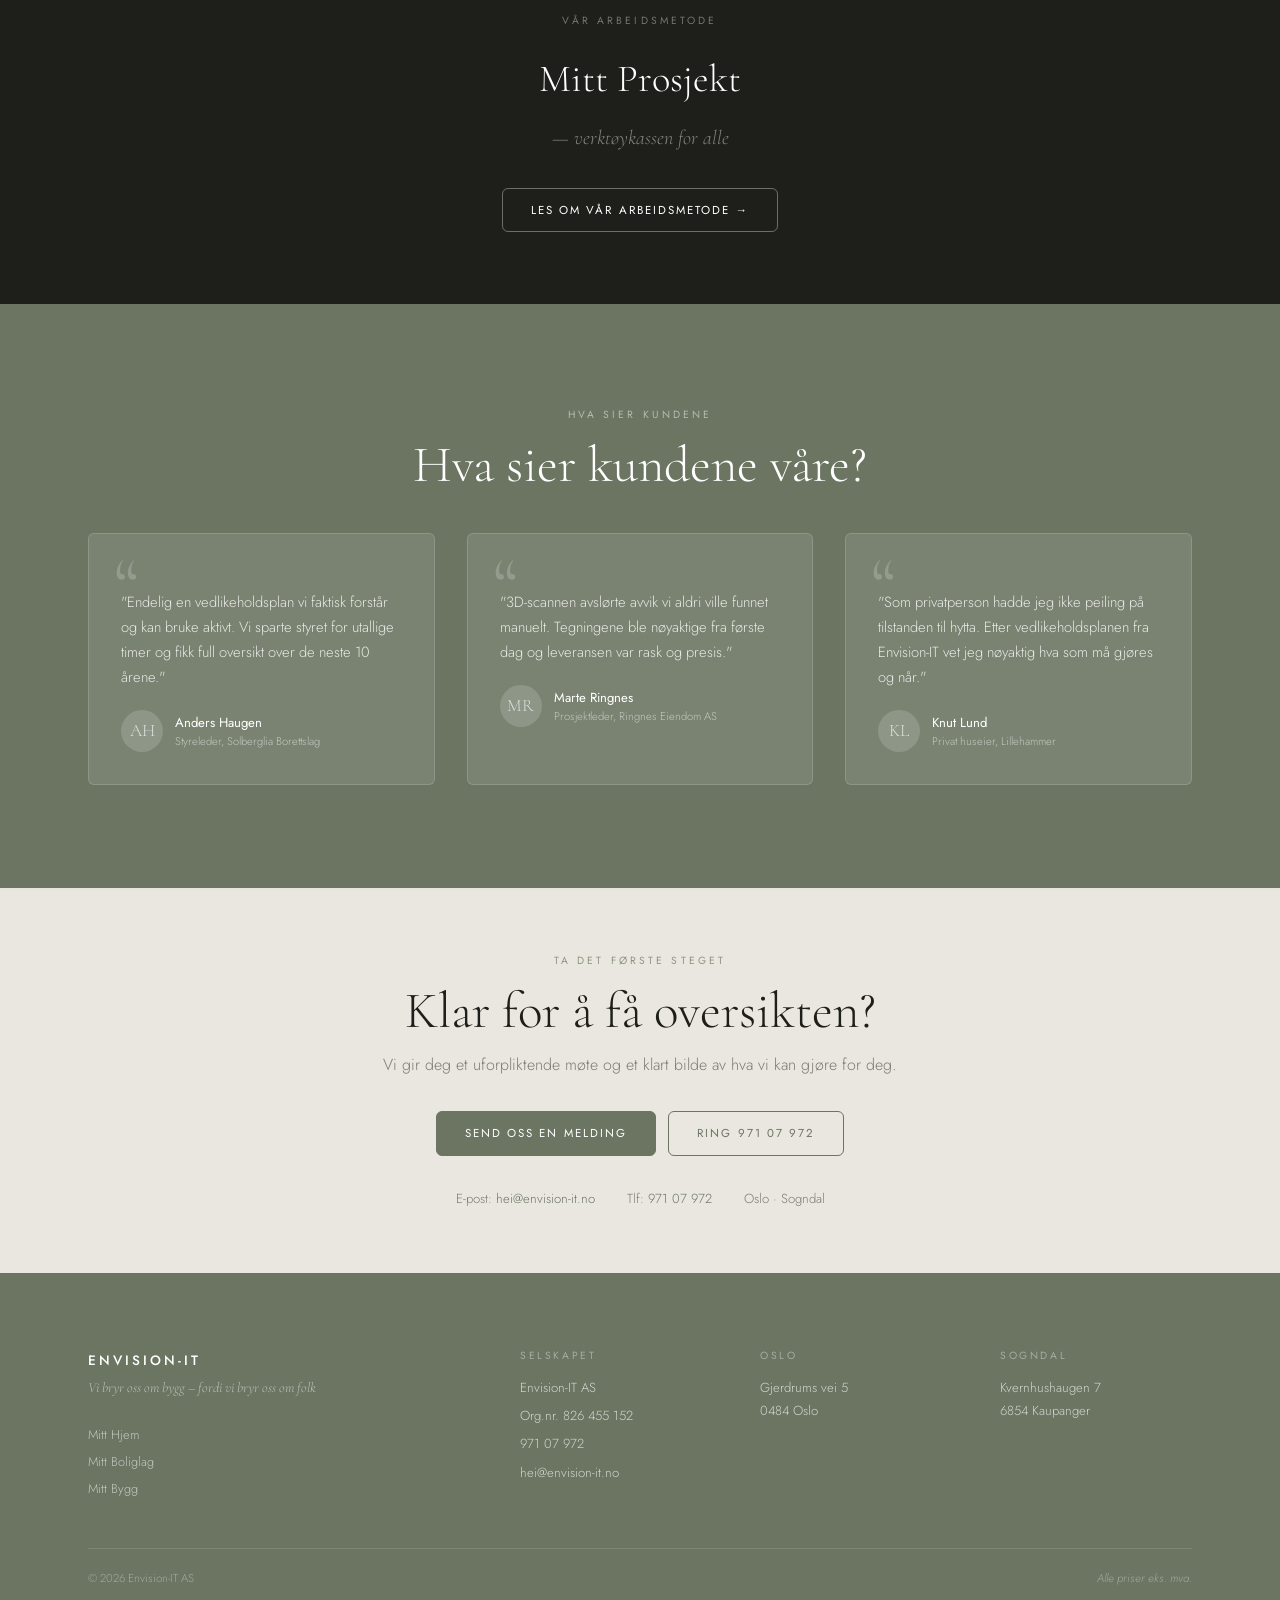
==== commit 6564ad08: "feat: add scroll-down indicator to landing page hero Animated line + chevron, fades on scroll, click" ====
--- a/index.html
+++ b/index.html
@@ -62,6 +62,78 @@
 
 @media (max-width: 860px) {
   .hero__cards { grid-template-columns: 1fr; max-width: 500px; }
+}
+
+/* ── SCROLL HINT ────────────────────────────────────────────── */
+.hero { position: relative; }
+
+.scroll-hint {
+  position: absolute;
+  bottom: 2rem;
+  left: 50%;
+  transform: translateX(-50%);
+  display: flex;
+  flex-direction: column;
+  align-items: center;
+  gap: 0.45rem;
+  background: none;
+  border: none;
+  cursor: pointer;
+  padding: 0.5rem 1rem;
+  opacity: 1;
+  transition: opacity 0.6s ease;
+  z-index: 10;
+}
+
+.scroll-hint.hidden { opacity: 0; pointer-events: none; }
+
+.scroll-hint__label {
+  font-family: 'Jost', sans-serif;
+  font-size: 0.6rem;
+  font-weight: 400;
+  letter-spacing: 0.3em;
+  text-transform: uppercase;
+  color: rgba(30,31,26,0.38);
+}
+
+.scroll-hint__track {
+  width: 1.5px;
+  height: 28px;
+  background: rgba(30,31,26,0.12);
+  border-radius: 1px;
+  overflow: hidden;
+  position: relative;
+}
+
+.scroll-hint__fill {
+  position: absolute;
+  top: -100%;
+  left: 0;
+  width: 100%;
+  height: 100%;
+  background: rgba(30,31,26,0.45);
+  border-radius: 1px;
+  animation: scrollFill 1.8s cubic-bezier(0.4, 0, 0.6, 1) infinite;
+}
+
+.scroll-hint__chevron {
+  color: rgba(30,31,26,0.38);
+  animation: chevronBob 1.8s ease-in-out infinite;
+  transition: color 0.2s;
+}
+
+.scroll-hint:hover .scroll-hint__label,
+.scroll-hint:hover .scroll-hint__chevron { color: rgba(30,31,26,0.72); }
+
+@keyframes scrollFill {
+  0%   { top: -100%; }
+  60%  { top: 0%; }
+  100% { top: 100%; }
+}
+
+@keyframes chevronBob {
+  0%, 100% { transform: translateY(0); }
+  50%       { transform: translateY(4px); }
 }
 
 /* ── MITT PROSJEKT FEATURE ──────────────────────────────────── */
@@ -474,12 +546,24 @@
       </a>
 
     </div>
+
+    <!-- Scroll indicator -->
+    <button class="scroll-hint" id="scrollHint" aria-label="Scroll ned for mer" onclick="document.getElementById('why').scrollIntoView({behavior:'smooth'})">
+      <span class="scroll-hint__label">Scroll</span>
+      <span class="scroll-hint__track">
+        <span class="scroll-hint__fill"></span>
+      </span>
+      <svg class="scroll-hint__chevron" width="14" height="9" viewBox="0 0 14 9" fill="none" aria-hidden="true">
+        <path d="M1 1l6 6 6-6" stroke="currentColor" stroke-width="1.5" stroke-linecap="round" stroke-linejoin="round"/>
+      </svg>
+    </button>
+
   </section>
 
   <hr class="divider">
 
   <!-- ── WHY ENVISION-IT ──────────────────────────────────────── -->
-  <section class="why-section section" aria-label="Hvorfor Envision-IT">
+  <section class="why-section section" id="why" aria-label="Hvorfor Envision-IT">
     <div class="container">
       <div class="text-center mb-md reveal">
         <span class="eyebrow">Hvorfor Envision-IT</span>
@@ -789,5 +873,14 @@
 </style>
 
 <script src="js/global.js"></script>
+<script>
+  (function () {
+    var hint = document.getElementById('scrollHint');
+    if (!hint) return;
+    window.addEventListener('scroll', function () {
+      hint.classList.toggle('hidden', window.scrollY > 80);
+    }, { passive: true });
+  })();
+</script>
 </body>
 </html>
